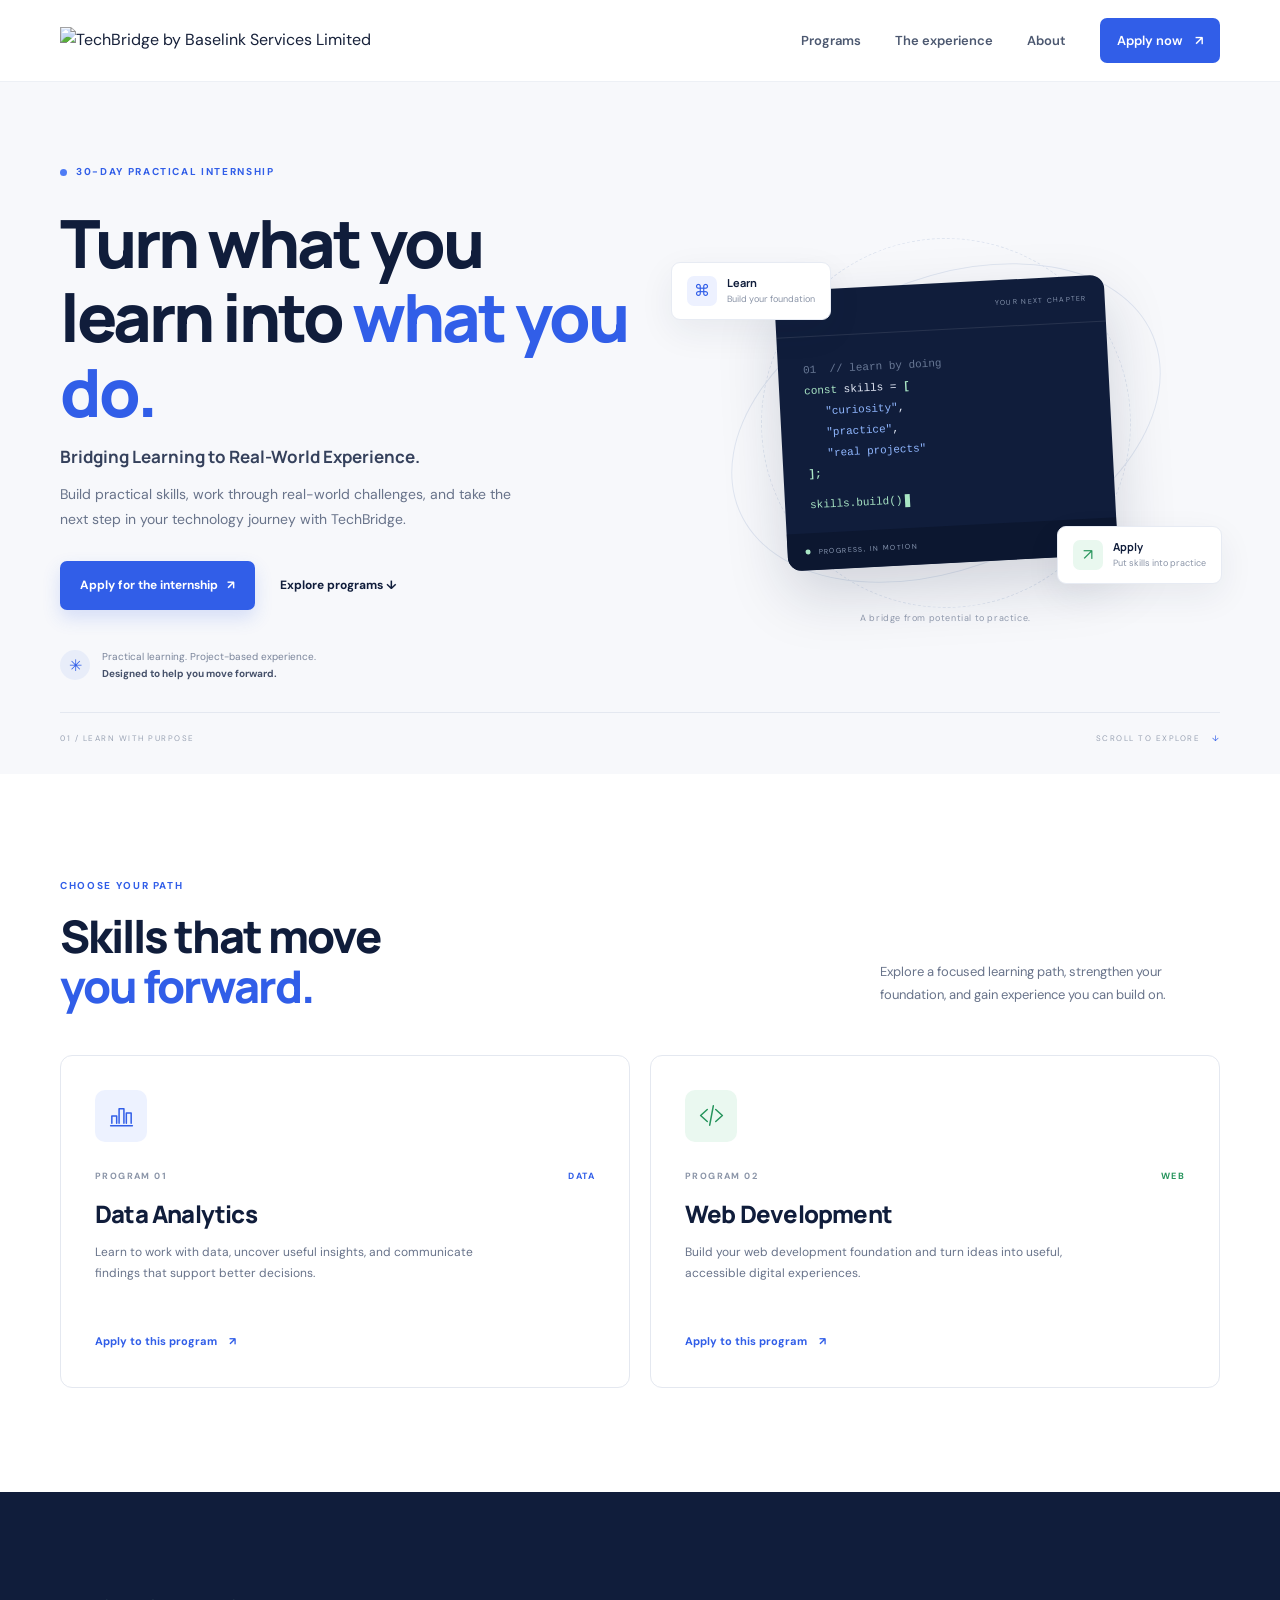
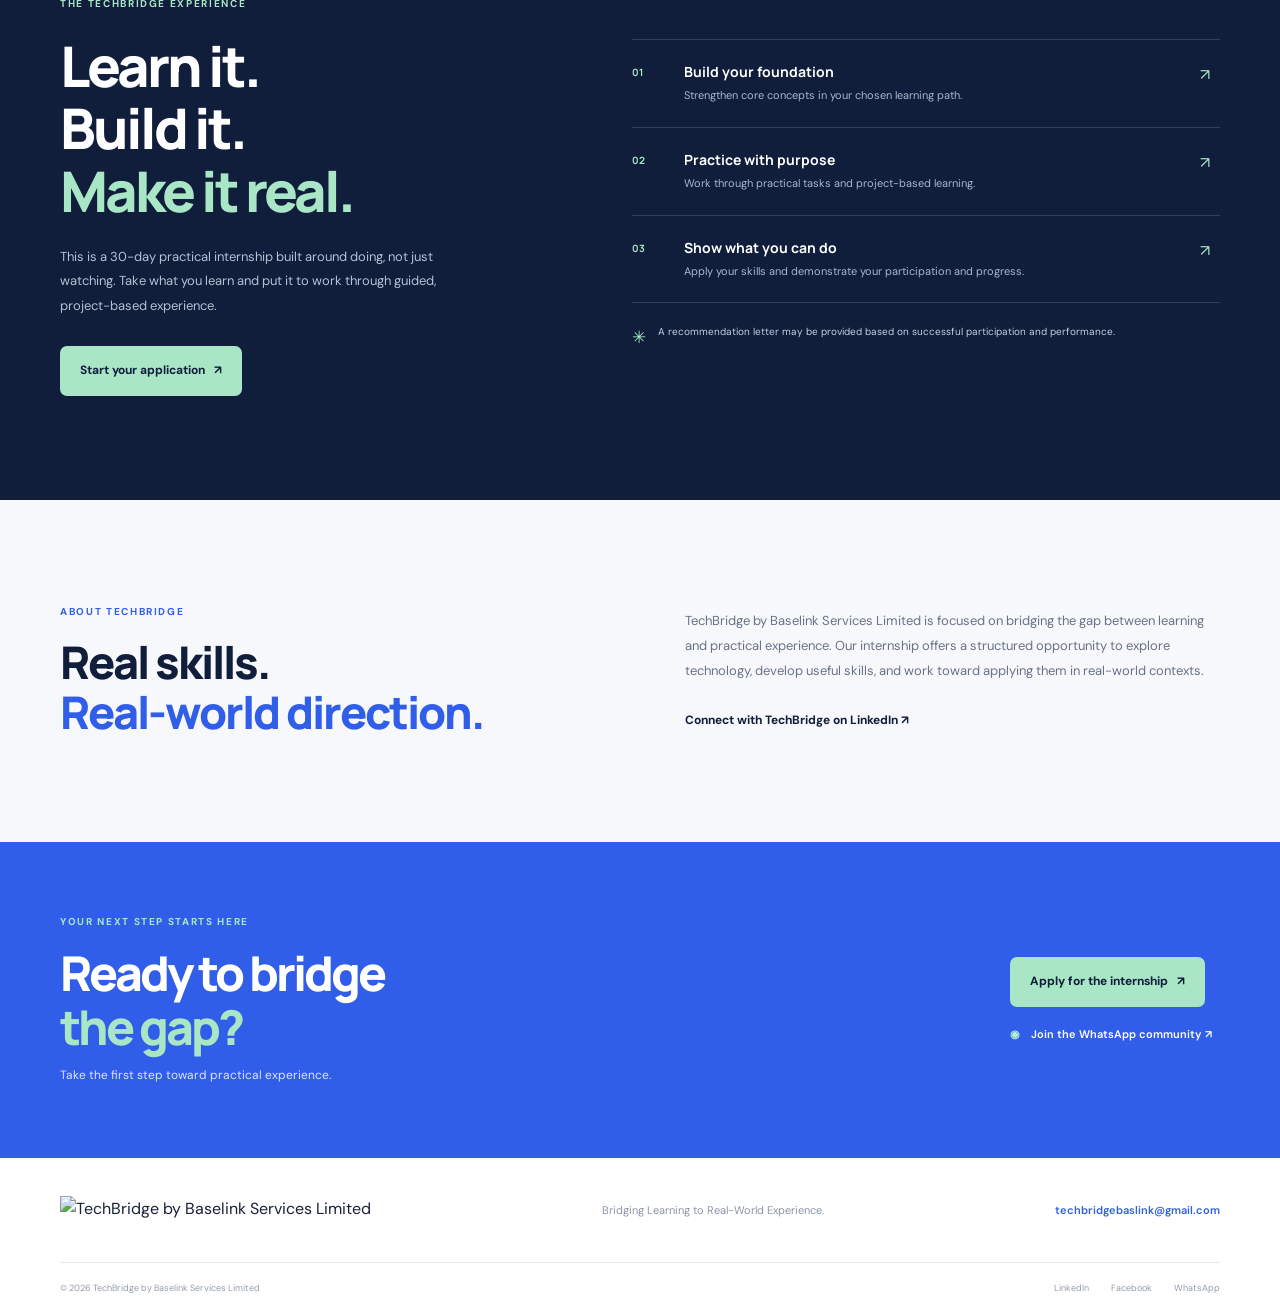
==== index.html @ 272e49a4 "Replace text branding with supplied TechBridge logo" ====
<!doctype html>
<html lang="en">
<head>
  <meta charset="utf-8">
  <meta name="viewport" content="width=device-width, initial-scale=1">
  <meta name="theme-color" content="#101d3b">
  <meta name="description" content="TechBridge by Baselink Services Limited bridges learning to real-world experience through practical Data Analytics and Web Development training.">
  <title>TechBridge | Bridging Learning to Real-World Experience</title>
  <link rel="preconnect" href="https://fonts.googleapis.com">
  <link rel="preconnect" href="https://fonts.gstatic.com" crossorigin>
  <link href="https://fonts.googleapis.com/css2?family=DM+Sans:wght@400;500;600;700&family=Manrope:wght@400;500;600;700;800&display=swap" rel="stylesheet">
  <link rel="stylesheet" href="style.css">
</head>
<body>
  <a class="skip-link" href="#main">Skip to content</a>
  <header class="site-header">
    <div class="container nav-wrap">
      <a class="brand" href="#top" aria-label="TechBridge home">
        <img class="brand-logo" src="https://drive.google.com/uc?export=view&id=17uLdizc5GVOQVG60v_au8JqIRIWO_llk" alt="TechBridge by Baselink Services Limited">
      </a>
      <nav class="main-nav" aria-label="Main navigation">
        <a href="#programs">Programs</a><a href="#experience">The experience</a><a href="#about">About</a>
        <a class="nav-cta" href="https://forms.gle/8EbdSy5ttGfLZfjv5" target="_blank" rel="noopener">Apply now <span aria-hidden="true">↗</span></a>
      </nav>
      <button class="menu-toggle" aria-label="Toggle navigation" aria-expanded="false"><span></span><span></span></button>
    </div>
  </header>

  <main id="main">
    <section class="hero section" id="top">
      <div class="container hero-grid">
        <div class="hero-copy">
          <div class="eyebrow"><span class="eyebrow-dot"></span> 30-DAY PRACTICAL INTERNSHIP</div>
          <h1>Turn what you<br>learn into <em>what you do.</em></h1>
          <p class="hero-lede">Bridging Learning to Real-World Experience.</p>
          <p class="hero-description">Build practical skills, work through real-world challenges, and take the next step in your technology journey with TechBridge.</p>
          <div class="hero-actions">
            <a class="button button-primary" href="https://forms.gle/8EbdSy5ttGfLZfjv5" target="_blank" rel="noopener">Apply for the internship <span aria-hidden="true">↗</span></a>
            <a class="text-link" href="#programs">Explore programs <span aria-hidden="true">↓</span></a>
          </div>
          <div class="hero-note"><span class="note-icon">✳</span><span>Practical learning. Project-based experience.<br><strong>Designed to help you move forward.</strong></span></div>
        </div>
        <div class="hero-art" aria-label="Illustration representing practical technology learning">
          <div class="art-orbit orbit-one"></div><div class="art-orbit orbit-two"></div>
          <div class="art-card card-main">
            <div class="card-top"><span class="window-dots"><i></i><i></i><i></i></span><span class="code-label">YOUR NEXT CHAPTER</span></div>
            <div class="code-lines"><span class="line muted">01&nbsp; // learn by doing</span><span class="line"><b>const</b> skills = <strong>[</strong></span><span class="line indent"><span class="blue">"curiosity"</span>,</span><span class="line indent"><span class="blue">"practice"</span>,</span><span class="line indent"><span class="blue">"real projects"</span></span><span class="line"><strong>];</strong></span><span class="line spacer-line"></span><span class="line"><b>skills</b><span class="green">.build()</span><span class="cursor"></span></span></div>
            <div class="card-footer"><span class="status-dot"></span> PROGRESS, IN MOTION</div>
          </div>
          <div class="floating-tag tag-top"><span class="tag-icon">⌘</span><span><strong>Learn</strong><small>Build your foundation</small></span></div>
          <div class="floating-tag tag-bottom"><span class="tag-icon tag-icon-green">↗</span><span><strong>Apply</strong><small>Put skills into practice</small></span></div>
          <div class="art-caption">A bridge from potential to practice.</div>
        </div>
      </div>
      <div class="container hero-bottom"><span>01 / LEARN WITH PURPOSE</span><span class="scroll-cue">SCROLL TO EXPLORE <span aria-hidden="true">↓</span></span></div>
    </section>

    <section class="programs section" id="programs">
      <div class="container">
        <div class="section-heading">
          <div><div class="eyebrow">CHOOSE YOUR PATH</div><h2>Skills that move<br><em>you forward.</em></h2></div>
          <p>Explore a focused learning path, strengthen your foundation, and gain experience you can build on.</p>
        </div>
        <div class="program-grid">
          <article class="program-card analytics">
            <div class="program-icon" aria-hidden="true"><svg viewBox="0 0 48 48"><path d="M8 37V25h8v12M20 37V13h8v24M32 37V20h8v17" /><path d="M6 41h36" /></svg></div>
            <div class="program-meta">PROGRAM 01 <span>DATA</span></div>
            <h3>Data Analytics</h3>
            <p>Learn to work with data, uncover useful insights, and communicate findings that support better decisions.</p>
            <a href="https://forms.gle/8EbdSy5ttGfLZfjv5" target="_blank" rel="noopener" class="card-link">Apply to this program <span aria-hidden="true">↗</span></a>
          </article>
          <article class="program-card development">
            <div class="program-icon" aria-hidden="true"><svg viewBox="0 0 48 48"><path d="m17 14-11 10 11 10M31 14l11 10-11 10M27 8l-6 32" /></svg></div>
            <div class="program-meta">PROGRAM 02 <span>WEB</span></div>
            <h3>Web Development</h3>
            <p>Build your web development foundation and turn ideas into useful, accessible digital experiences.</p>
            <a href="https://forms.gle/8EbdSy5ttGfLZfjv5" target="_blank" rel="noopener" class="card-link">Apply to this program <span aria-hidden="true">↗</span></a>
          </article>
        </div>
      </div>
    </section>

    <section class="experience section" id="experience">
      <div class="container experience-grid">
        <div class="experience-copy"><div class="eyebrow eyebrow-light">THE TECHBRIDGE EXPERIENCE</div><h2>Learn it.<br>Build it.<br><em>Make it real.</em></h2><p>This is a 30-day practical internship built around doing, not just watching. Take what you learn and put it to work through guided, project-based experience.</p><a class="button button-light" href="https://forms.gle/8EbdSy5ttGfLZfjv5" target="_blank" rel="noopener">Start your application <span aria-hidden="true">↗</span></a></div>
        <div class="experience-steps">
          <div class="step"><span class="step-number">01</span><div><h3>Build your foundation</h3><p>Strengthen core concepts in your chosen learning path.</p></div><span class="step-symbol">↗</span></div>
          <div class="step"><span class="step-number">02</span><div><h3>Practice with purpose</h3><p>Work through practical tasks and project-based learning.</p></div><span class="step-symbol">↗</span></div>
          <div class="step"><span class="step-number">03</span><div><h3>Show what you can do</h3><p>Apply your skills and demonstrate your participation and progress.</p></div><span class="step-symbol">↗</span></div>
          <div class="outcome-note"><span>✳</span> A recommendation letter may be provided based on successful participation and performance.</div>
        </div>
      </div>
    </section>

    <section class="about section" id="about">
      <div class="container about-grid">
        <div><div class="eyebrow">ABOUT TECHBRIDGE</div><h2>Real skills.<br><em>Real-world direction.</em></h2></div>
        <div class="about-copy"><p>TechBridge by Baselink Services Limited is focused on bridging the gap between learning and practical experience. Our internship offers a structured opportunity to explore technology, develop useful skills, and work toward applying them in real-world contexts.</p><a class="text-link" href="https://www.linkedin.com/company/techbridge-services/" target="_blank" rel="noopener">Connect with TechBridge on LinkedIn <span aria-hidden="true">↗</span></a></div>
      </div>
    </section>

    <section class="cta-section">
      <div class="container cta-inner"><div><div class="eyebrow eyebrow-light">YOUR NEXT STEP STARTS HERE</div><h2>Ready to bridge<br><em>the gap?</em></h2><p>Take the first step toward practical experience.</p></div><div class="cta-actions"><a class="button button-light" href="https://forms.gle/8EbdSy5ttGfLZfjv5" target="_blank" rel="noopener">Apply for the internship <span aria-hidden="true">↗</span></a><a class="community-link" href="https://chat.whatsapp.com/FqpBvYS4oaK32cXDxc8JIS" target="_blank" rel="noopener"><span class="whatsapp-icon">◉</span> Join the WhatsApp community <span aria-hidden="true">↗</span></a></div></div>
    </section>
  </main>

  <footer class="site-footer">
    <div class="container footer-top"><a class="brand brand-footer" href="#top"><img class="brand-logo" src="https://drive.google.com/uc?export=view&id=17uLdizc5GVOQVG60v_au8JqIRIWO_llk" alt="TechBridge by Baselink Services Limited"></a><p>Bridging Learning to Real-World Experience.</p><a class="email-link" href="mailto:techbridgebaslink@gmail.com">techbridgebaslink@gmail.com</a></div>
    <div class="container footer-bottom"><span>© <span id="year">2026</span> TechBridge by Baselink Services Limited</span><div class="social-links"><a href="https://www.linkedin.com/company/techbridge-services/" target="_blank" rel="noopener">LinkedIn</a><a href="https://www.facebook.com/p/Baselink-Services-100066771475783/" target="_blank" rel="noopener">Facebook</a><a href="https://chat.whatsapp.com/FqpBvYS4oaK32cXDxc8JIS" target="_blank" rel="noopener">WhatsApp</a></div></div>
  </footer>
  <script>
    const toggle = document.querySelector('.menu-toggle');
    const nav = document.querySelector('.main-nav');
    toggle.addEventListener('click', () => {
      const expanded = toggle.getAttribute('aria-expanded') === 'true';
      toggle.setAttribute('aria-expanded', String(!expanded));
      nav.classList.toggle('is-open', !expanded);
    });
    nav.querySelectorAll('a').forEach(link => link.addEventListener('click', () => {
      nav.classList.remove('is-open');
      toggle.setAttribute('aria-expanded', 'false');
    }));
  </script>
</body>
</html>
---- style.css ----
:root{--navy:#101d3b;--navy-2:#17294c;--blue:#315ee8;--ink:#17213a;--muted:#68738a;--paper:#f7f8fb;--line:#e4e8f0;--green:#a9e6c5;--white:#fff}*{box-sizing:border-box}html{scroll-behavior:smooth;scroll-padding-top:90px}body{margin:0;color:var(--ink);font-family:"DM Sans",sans-serif;background:#fff;line-height:1.65}a{color:inherit;text-decoration:none}.container{width:min(1160px,calc(100% - 48px));margin-inline:auto}.section{padding:104px 0}.site-header{height:82px;background:#fff;border-bottom:1px solid #edf0f5;position:sticky;top:0;z-index:20}.nav-wrap{height:100%;display:flex;align-items:center;justify-content:space-between}.brand{display:flex;align-items:center;gap:11px}.brand-mark{width:35px;height:35px;display:flex;align-items:flex-end;gap:4px;padding:6px;border-radius:9px;background:var(--navy)}.brand-mark span{display:block;width:5px;border-radius:2px;background:#9ee5c0}.brand-mark span:nth-child(1){height:12px}.brand-mark span:nth-child(2){height:19px}.brand-mark span:nth-child(3){height:14px}.brand-name{font:800 19px Manrope,sans-serif;letter-spacing:-.8px;line-height:1;color:var(--navy)}.brand-name>span{color:var(--blue)}.brand-name small{display:block;font:600 7px "DM Sans",sans-serif;letter-spacing:1.1px;margin-top:6px;color:#7a8497}.main-nav{display:flex;align-items:center;gap:34px;font-size:13px;font-weight:600;color:#4c5870}.main-nav>a:not(.nav-cta):hover,.text-link:hover{color:var(--blue)}.nav-cta{padding:12px 17px;background:var(--blue);color:#fff;border-radius:7px}.nav-cta span,.button span{margin-left:9px}.menu-toggle{display:none;border:0;background:none;padding:8px}.menu-toggle span{display:block;width:22px;height:2px;background:var(--navy);margin:5px}.hero{background:var(--paper);padding:82px 0 28px;overflow:hidden}.hero-grid{display:grid;grid-template-columns:1.02fr .98fr;gap:40px;align-items:center;min-height:490px}.eyebrow{font-size:10px;font-weight:700;letter-spacing:1.65px;color:var(--blue);display:flex;align-items:center;gap:9px}.eyebrow-dot{width:7px;height:7px;border-radius:50%;background:#4e7cf5}.hero h1,.section-heading h2,.experience h2,.about h2,.cta-inner h2{font:800 clamp(42px,5.2vw,68px)/1.12 Manrope,sans-serif;letter-spacing:-3px;margin:25px 0 16px;color:var(--navy)}h1 em,h2 em{font-style:normal;color:var(--blue)}.hero-lede{font:700 17px Manrope,sans-serif;margin:0 0 12px;color:#35415c}.hero-description{font-size:14px;line-height:1.8;color:var(--muted);max-width:460px}.hero-actions{display:flex;align-items:center;gap:25px;margin-top:28px}.button{display:inline-flex;align-items:center;justify-content:center;padding:15px 20px;border-radius:7px;font-size:12px;font-weight:700;transition:transform .2s,background .2s}.button:hover{transform:translateY(-2px)}.button-primary{background:var(--blue);color:#fff;box-shadow:0 8px 18px #315ee82b}.text-link{font-size:12px;font-weight:700;color:var(--navy)}.hero-note{display:flex;align-items:center;gap:12px;margin-top:38px;color:#79849a;font-size:10px;line-height:1.7}.hero-note strong{color:#46516a}.note-icon{display:grid;place-items:center;width:30px;height:30px;border-radius:50%;background:#e8edf9;color:var(--blue);font-size:16px}.hero-art{height:420px;position:relative;display:grid;place-items:center}.art-orbit{position:absolute;border:1px solid #dfe5f0;border-radius:50%;transform:rotate(-23deg)}.orbit-one{width:450px;height:290px}.orbit-two{width:370px;height:370px;border-style:dashed}.card-main{width:min(330px,78%);height:280px;background:var(--navy);border-radius:14px;box-shadow:0 24px 60px #101d3b2b;position:relative;z-index:1;color:#fff;overflow:hidden;transform:rotate(-3deg)}.card-top{height:47px;border-bottom:1px solid #ffffff19;display:flex;align-items:center;justify-content:space-between;padding:0 18px}.window-dots{display:flex;gap:4px}.window-dots i{width:5px;height:5px;border-radius:50%;background:#52617c}.window-dots i:first-child{background:#f3a58c}.code-label{font-size:7px;letter-spacing:1.3px;color:#8593ad}.code-lines{padding:23px 25px;font:11px/1.9 monospace;color:#e4eaf7}.line{display:block}.line b{color:#a9e6c5;font-weight:500}.line strong{color:#a9e6c5}.line .blue{color:#90b7ff}.line .green{color:#a9e6c5}.muted{color:#687895}.indent{padding-left:20px}.spacer-line{height:10px}.cursor{display:inline-block;width:5px;height:13px;background:#a9e6c5;vertical-align:middle;margin-left:3px}.card-footer{position:absolute;bottom:0;width:100%;height:37px;background:#0c1730;display:flex;align-items:center;padding:0 18px;gap:8px;font-size:7px;letter-spacing:1.4px;color:#8b9ab4}.status-dot{width:5px;height:5px;border-radius:50%;background:#a9e6c5}.floating-tag{position:absolute;z-index:2;display:flex;align-items:center;gap:10px;padding:12px 15px;background:#fff;border:1px solid #e7ebf3;border-radius:9px;box-shadow:0 12px 35px #1a2c4c12}.floating-tag strong{display:block;font:700 11px Manrope;color:var(--navy)}.floating-tag small{display:block;font-size:9px;color:#8a94a7;margin-top:2px}.tag-icon{display:grid;place-items:center;width:30px;height:30px;border-radius:7px;background:#edf1ff;color:var(--blue);font-size:16px}.tag-icon-green{background:#e9f8ef;color:#29965d}.tag-top{top:49px;left:0}.tag-bottom{bottom:49px;right:-2px}.art-caption{position:absolute;bottom:7px;left:50%;transform:translateX(-50%);white-space:nowrap;font-size:9px;letter-spacing:.6px;color:#929caf}.hero-bottom{display:flex;justify-content:space-between;margin-top:30px;padding-top:19px;border-top:1px solid #e4e8f0;font-size:8px;letter-spacing:1.5px;color:#9aa3b4}.scroll-cue span{margin-left:8px;color:var(--blue)}.programs{background:#fff}.section-heading{display:flex;justify-content:space-between;align-items:flex-end;margin-bottom:43px}.section-heading h2,.about h2{font-size:45px;letter-spacing:-2px;margin:17px 0 0}.section-heading>p{max-width:340px;color:var(--muted);font-size:13px;line-height:1.8;margin:0 0 5px}.program-grid{display:grid;grid-template-columns:1fr 1fr;gap:20px}.program-card{padding:34px;border:1px solid var(--line);border-radius:12px;transition:transform .2s,box-shadow .2s}.program-card:hover{transform:translateY(-4px);box-shadow:0 15px 35px #1b2b4b0b}.program-icon{width:52px;height:52px;display:grid;place-items:center;border-radius:10px;background:#edf2ff;margin-bottom:27px}.development .program-icon{background:#eaf8f0}.program-icon svg{width:29px;height:29px;fill:none;stroke:#315ee8;stroke-width:2.5;stroke-linecap:round;stroke-linejoin:round}.development .program-icon svg{stroke:#26945c}.program-meta{font-size:9px;font-weight:700;letter-spacing:1.4px;color:#8b95a8;display:flex;justify-content:space-between}.program-meta span{color:#315ee8}.development .program-meta span{color:#26945c}.program-card h3{font:800 24px Manrope;letter-spacing:-.8px;margin:13px 0 10px;color:var(--navy)}.program-card p{font-size:12px;color:var(--muted);line-height:1.8;max-width:390px;min-height:65px}.card-link{display:inline-block;font-size:11px;font-weight:700;color:var(--blue);margin-top:13px}.card-link span{margin-left:9px}.experience{background:var(--navy);color:#fff}.experience-grid{display:grid;grid-template-columns:.9fr 1.1fr;gap:90px;align-items:center}.eyebrow-light{color:#a9e6c5}.experience h2,.cta-inner h2{color:#fff;font-size:56px;margin:22px 0}.experience h2 em,.cta-inner h2 em{color:#a9e6c5}.experience-copy>p{font-size:13px;line-height:1.9;color:#b5c0d3;max-width:400px;margin-bottom:27px}.button-light{background:#a9e6c5;color:var(--navy)}.experience-steps{border-top:1px solid #ffffff24}.step{display:grid;grid-template-columns:38px 1fr 20px;gap:14px;padding:22px 0;border-bottom:1px solid #ffffff24;align-items:start}.step-number{font:700 10px Manrope;color:#a9e6c5;padding-top:3px}.step h3{font:700 14px Manrope;margin:0 0 5px}.step p{font-size:11px;color:#aab6ca;margin:0;line-height:1.7}.step-symbol{color:#a9e6c5}.outcome-note{display:flex;gap:12px;margin-top:20px;font-size:10px;line-height:1.7;color:#c5d0e0}.outcome-note span{color:#a9e6c5;font-size:17px}.about{background:#f7f8fb}.about-grid{display:grid;grid-template-columns:1fr 1fr;gap:90px;align-items:center}.about-copy p{font-size:13px;line-height:1.9;color:var(--muted);margin:0 0 22px}.cta-section{background:#315ee8;padding:72px 0}.cta-inner{display:flex;justify-content:space-between;align-items:center}.cta-inner h2{font-size:48px;margin:16px 0 12px}.cta-inner p{font-size:12px;color:#dce5ff;margin:0}.cta-actions{display:flex;flex-direction:column;align-items:flex-start;gap:18px}.community-link{font-size:11px;color:#fff;font-weight:600}.community-link span{margin-right:8px}.whatsapp-icon{color:#b4f0ce}.site-footer{background:#fff}.footer-top{display:flex;align-items:center;justify-content:space-between;padding:32px 0}.footer-top>p{font-size:11px;color:#8a94a7}.email-link{font-size:11px;font-weight:600;color:var(--blue)}.footer-bottom{display:flex;justify-content:space-between;padding:18px 0;border-top:1px solid var(--line);font-size:9px;color:#929bad}.social-links{display:flex;gap:22px}.social-links a:hover{color:var(--blue)}.skip-link{position:absolute;top:-50px;left:10px;background:#fff;padding:10px;z-index:50}.skip-link:focus{top:10px}@media(max-width:900px){.hero-grid{gap:15px}.hero h1{font-size:52px}.hero-art{transform:scale(.9)}.experience-grid,.about-grid{gap:45px}.main-nav{gap:20px}}@media(max-width:700px){.container{width:min(100% - 36px,560px)}.site-header{height:70px}.menu-toggle{display:block}.main-nav{display:none;position:absolute;top:69px;left:0;right:0;padding:22px 24px 25px;background:#fff;border-bottom:1px solid var(--line);box-shadow:0 15px 25px #10203b0d;flex-direction:column;align-items:stretch;gap:19px}.main-nav.is-open{display:flex}.nav-cta{text-align:center}.hero{padding:60px 0 24px}.hero-grid{grid-template-columns:1fr;gap:0}.hero-copy{position:relative;z-index:2}.hero h1{font-size:clamp(43px,11vw,58px);letter-spacing:-2.5px}.hero-lede{font-size:15px}.hero-description{font-size:13px}.hero-art{height:340px;margin-top:10px;transform:none}.card-main{width:280px;height:250px}.code-lines{padding:17px 20px}.tag-top{top:28px;left:-3px}.tag-bottom{bottom:30px;right:-4px}.orbit-one{width:340px;height:230px}.orbit-two{width:290px;height:290px}.hero-bottom{margin-top:16px;font-size:7px}.section{padding:72px 0}.section-heading{display:block;margin-bottom:28px}.section-heading h2,.about h2{font-size:38px}.section-heading>p{margin-top:18px}.program-grid{grid-template-columns:1fr;gap:14px}.program-card{padding:27px}.program-card p{min-height:0}.experience-grid,.about-grid{grid-template-columns:1fr;gap:38px}.experience h2{font-size:48px}.cta-section{padding:58px 0}.cta-inner{display:block}.cta-inner h2{font-size:43px}.cta-actions{margin-top:27px}.footer-top{align-items:flex-start;flex-direction:column;gap:13px}.footer-top>p{margin:0}.footer-bottom{gap:15px;flex-direction:column}.social-links{gap:18px}}@media(prefers-reduced-motion:reduce){html{scroll-behavior:auto}*,*::before,*::after{transition:none!important}}
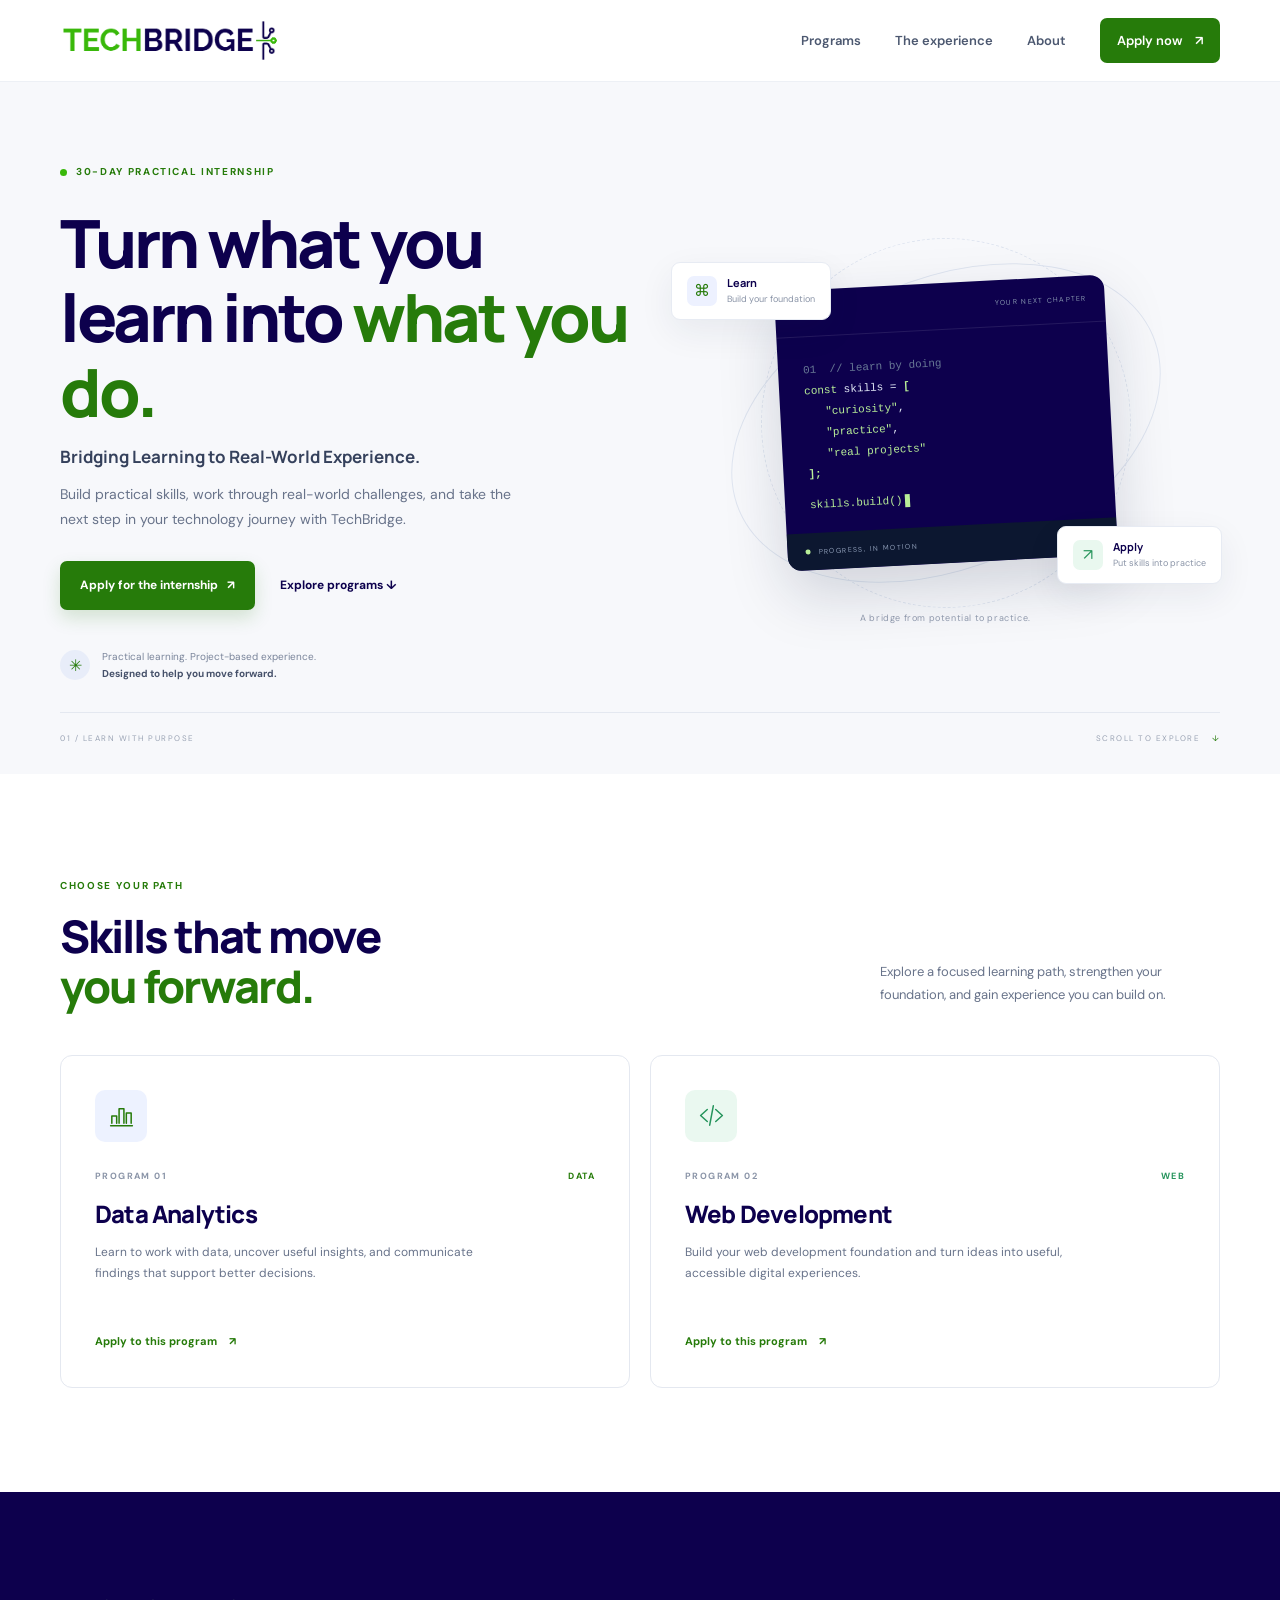
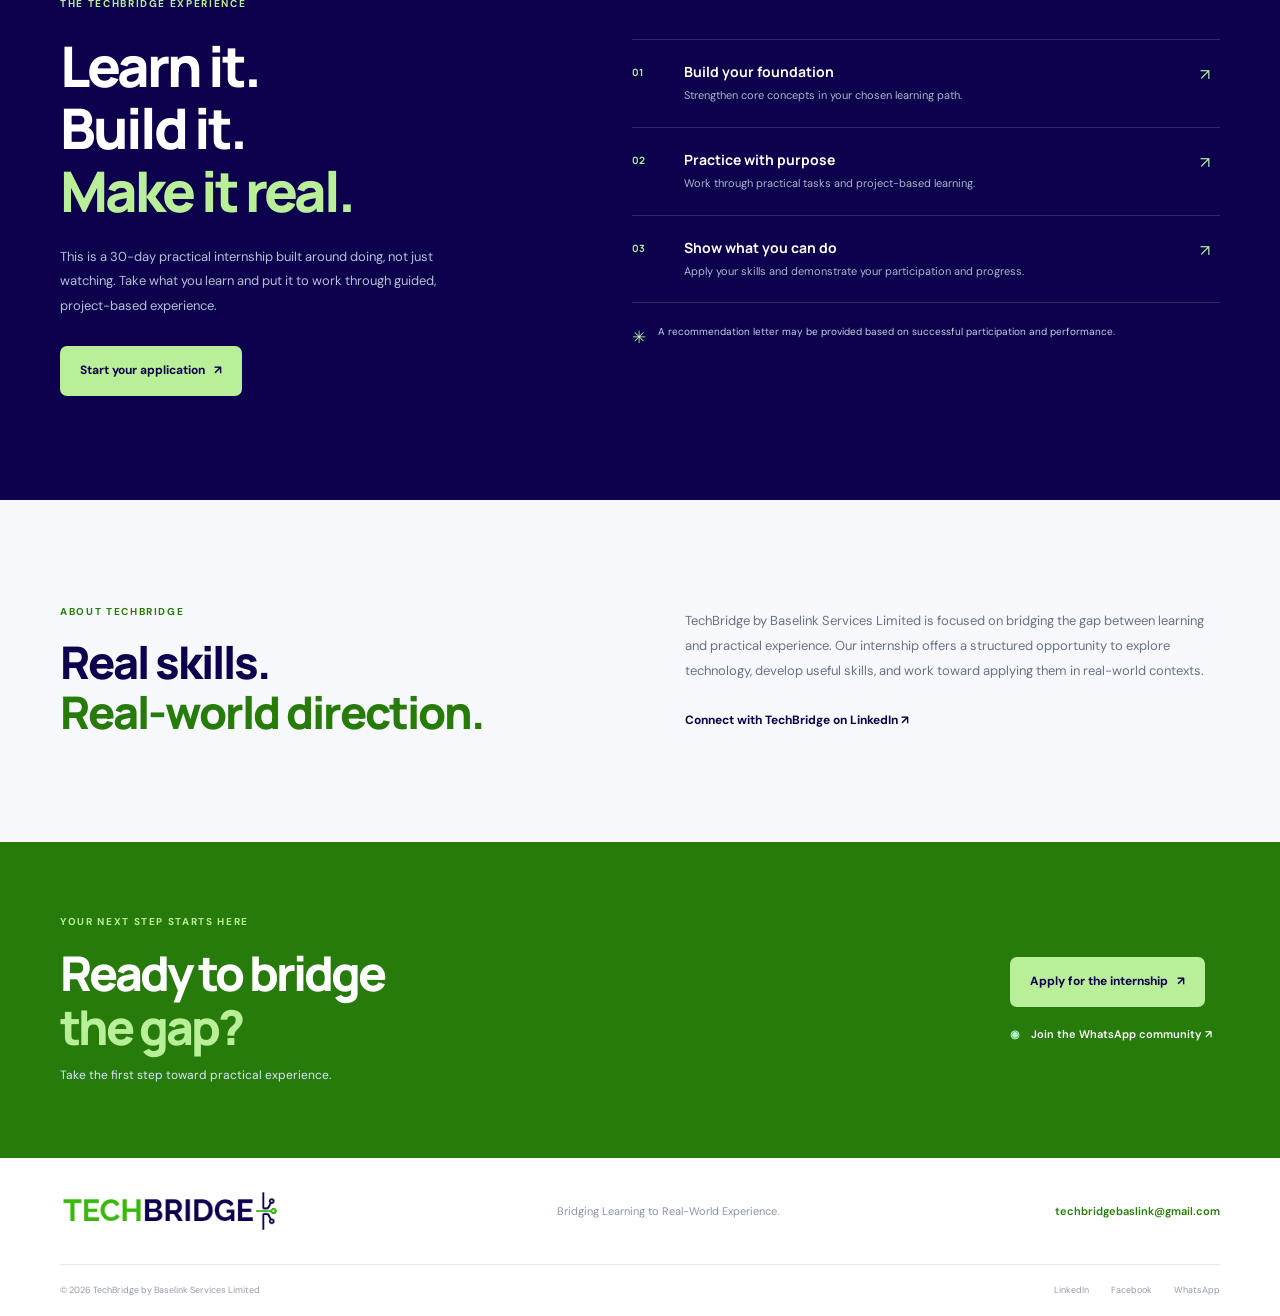
==== commit 517b1b2c: "Serve optimized TechBridge logo locally" ====
--- a/index.html
+++ b/index.html
@@ -16,7 +16,7 @@
   <header class="site-header">
     <div class="container nav-wrap">
       <a class="brand" href="#top" aria-label="TechBridge home">
-        <img class="brand-logo" src="https://drive.google.com/uc?export=view&id=17uLdizc5GVOQVG60v_au8JqIRIWO_llk" alt="TechBridge by Baselink Services Limited">
+        <img class="brand-logo" src="assets/techbridge-logo.png" width="554" height="107" alt="" decoding="async" loading="eager" fetchpriority="high">
       </a>
       <nav class="main-nav" aria-label="Main navigation">
         <a href="#programs">Programs</a><a href="#experience">The experience</a><a href="#about">About</a>
@@ -105,7 +105,7 @@
   </main>
 
   <footer class="site-footer">
-    <div class="container footer-top"><a class="brand brand-footer" href="#top"><img class="brand-logo" src="https://drive.google.com/uc?export=view&id=17uLdizc5GVOQVG60v_au8JqIRIWO_llk" alt="TechBridge by Baselink Services Limited"></a><p>Bridging Learning to Real-World Experience.</p><a class="email-link" href="mailto:techbridgebaslink@gmail.com">techbridgebaslink@gmail.com</a></div>
+    <div class="container footer-top"><a class="brand brand-footer" href="#top" aria-label="TechBridge home"><img class="brand-logo" src="assets/techbridge-logo.png" width="554" height="107" alt="" decoding="async" loading="lazy"></a><p>Bridging Learning to Real-World Experience.</p><a class="email-link" href="mailto:techbridgebaslink@gmail.com">techbridgebaslink@gmail.com</a></div>
     <div class="container footer-bottom"><span>© <span id="year">2026</span> TechBridge by Baselink Services Limited</span><div class="social-links"><a href="https://www.linkedin.com/company/techbridge-services/" target="_blank" rel="noopener">LinkedIn</a><a href="https://www.facebook.com/p/Baselink-Services-100066771475783/" target="_blank" rel="noopener">Facebook</a><a href="https://chat.whatsapp.com/FqpBvYS4oaK32cXDxc8JIS" target="_blank" rel="noopener">WhatsApp</a></div></div>
   </footer>
   <script>
--- a/style.css
+++ b/style.css
@@ -1 +1,3 @@
-:root{--navy:#101d3b;--navy-2:#17294c;--blue:#315ee8;--ink:#17213a;--muted:#68738a;--paper:#f7f8fb;--line:#e4e8f0;--green:#a9e6c5;--white:#fff}*{box-sizing:border-box}html{scroll-behavior:smooth;scroll-padding-top:90px}body{margin:0;color:var(--ink);font-family:"DM Sans",sans-serif;background:#fff;line-height:1.65}a{color:inherit;text-decoration:none}.container{width:min(1160px,calc(100% - 48px));margin-inline:auto}.section{padding:104px 0}.site-header{height:82px;background:#fff;border-bottom:1px solid #edf0f5;position:sticky;top:0;z-index:20}.nav-wrap{height:100%;display:flex;align-items:center;justify-content:space-between}.brand{display:flex;align-items:center;gap:11px}.brand-mark{width:35px;height:35px;display:flex;align-items:flex-end;gap:4px;padding:6px;border-radius:9px;background:var(--navy)}.brand-mark span{display:block;width:5px;border-radius:2px;background:#9ee5c0}.brand-mark span:nth-child(1){height:12px}.brand-mark span:nth-child(2){height:19px}.brand-mark span:nth-child(3){height:14px}.brand-name{font:800 19px Manrope,sans-serif;letter-spacing:-.8px;line-height:1;color:var(--navy)}.brand-name>span{color:var(--blue)}.brand-name small{display:block;font:600 7px "DM Sans",sans-serif;letter-spacing:1.1px;margin-top:6px;color:#7a8497}.main-nav{display:flex;align-items:center;gap:34px;font-size:13px;font-weight:600;color:#4c5870}.main-nav>a:not(.nav-cta):hover,.text-link:hover{color:var(--blue)}.nav-cta{padding:12px 17px;background:var(--blue);color:#fff;border-radius:7px}.nav-cta span,.button span{margin-left:9px}.menu-toggle{display:none;border:0;background:none;padding:8px}.menu-toggle span{display:block;width:22px;height:2px;background:var(--navy);margin:5px}.hero{background:var(--paper);padding:82px 0 28px;overflow:hidden}.hero-grid{display:grid;grid-template-columns:1.02fr .98fr;gap:40px;align-items:center;min-height:490px}.eyebrow{font-size:10px;font-weight:700;letter-spacing:1.65px;color:var(--blue);display:flex;align-items:center;gap:9px}.eyebrow-dot{width:7px;height:7px;border-radius:50%;background:#4e7cf5}.hero h1,.section-heading h2,.experience h2,.about h2,.cta-inner h2{font:800 clamp(42px,5.2vw,68px)/1.12 Manrope,sans-serif;letter-spacing:-3px;margin:25px 0 16px;color:var(--navy)}h1 em,h2 em{font-style:normal;color:var(--blue)}.hero-lede{font:700 17px Manrope,sans-serif;margin:0 0 12px;color:#35415c}.hero-description{font-size:14px;line-height:1.8;color:var(--muted);max-width:460px}.hero-actions{display:flex;align-items:center;gap:25px;margin-top:28px}.button{display:inline-flex;align-items:center;justify-content:center;padding:15px 20px;border-radius:7px;font-size:12px;font-weight:700;transition:transform .2s,background .2s}.button:hover{transform:translateY(-2px)}.button-primary{background:var(--blue);color:#fff;box-shadow:0 8px 18px #315ee82b}.text-link{font-size:12px;font-weight:700;color:var(--navy)}.hero-note{display:flex;align-items:center;gap:12px;margin-top:38px;color:#79849a;font-size:10px;line-height:1.7}.hero-note strong{color:#46516a}.note-icon{display:grid;place-items:center;width:30px;height:30px;border-radius:50%;background:#e8edf9;color:var(--blue);font-size:16px}.hero-art{height:420px;position:relative;display:grid;place-items:center}.art-orbit{position:absolute;border:1px solid #dfe5f0;border-radius:50%;transform:rotate(-23deg)}.orbit-one{width:450px;height:290px}.orbit-two{width:370px;height:370px;border-style:dashed}.card-main{width:min(330px,78%);height:280px;background:var(--navy);border-radius:14px;box-shadow:0 24px 60px #101d3b2b;position:relative;z-index:1;color:#fff;overflow:hidden;transform:rotate(-3deg)}.card-top{height:47px;border-bottom:1px solid #ffffff19;display:flex;align-items:center;justify-content:space-between;padding:0 18px}.window-dots{display:flex;gap:4px}.window-dots i{width:5px;height:5px;border-radius:50%;background:#52617c}.window-dots i:first-child{background:#f3a58c}.code-label{font-size:7px;letter-spacing:1.3px;color:#8593ad}.code-lines{padding:23px 25px;font:11px/1.9 monospace;color:#e4eaf7}.line{display:block}.line b{color:#a9e6c5;font-weight:500}.line strong{color:#a9e6c5}.line .blue{color:#90b7ff}.line .green{color:#a9e6c5}.muted{color:#687895}.indent{padding-left:20px}.spacer-line{height:10px}.cursor{display:inline-block;width:5px;height:13px;background:#a9e6c5;vertical-align:middle;margin-left:3px}.card-footer{position:absolute;bottom:0;width:100%;height:37px;background:#0c1730;display:flex;align-items:center;padding:0 18px;gap:8px;font-size:7px;letter-spacing:1.4px;color:#8b9ab4}.status-dot{width:5px;height:5px;border-radius:50%;background:#a9e6c5}.floating-tag{position:absolute;z-index:2;display:flex;align-items:center;gap:10px;padding:12px 15px;background:#fff;border:1px solid #e7ebf3;border-radius:9px;box-shadow:0 12px 35px #1a2c4c12}.floating-tag strong{display:block;font:700 11px Manrope;color:var(--navy)}.floating-tag small{display:block;font-size:9px;color:#8a94a7;margin-top:2px}.tag-icon{display:grid;place-items:center;width:30px;height:30px;border-radius:7px;background:#edf1ff;color:var(--blue);font-size:16px}.tag-icon-green{background:#e9f8ef;color:#29965d}.tag-top{top:49px;left:0}.tag-bottom{bottom:49px;right:-2px}.art-caption{position:absolute;bottom:7px;left:50%;transform:translateX(-50%);white-space:nowrap;font-size:9px;letter-spacing:.6px;color:#929caf}.hero-bottom{display:flex;justify-content:space-between;margin-top:30px;padding-top:19px;border-top:1px solid #e4e8f0;font-size:8px;letter-spacing:1.5px;color:#9aa3b4}.scroll-cue span{margin-left:8px;color:var(--blue)}.programs{background:#fff}.section-heading{display:flex;justify-content:space-between;align-items:flex-end;margin-bottom:43px}.section-heading h2,.about h2{font-size:45px;letter-spacing:-2px;margin:17px 0 0}.section-heading>p{max-width:340px;color:var(--muted);font-size:13px;line-height:1.8;margin:0 0 5px}.program-grid{display:grid;grid-template-columns:1fr 1fr;gap:20px}.program-card{padding:34px;border:1px solid var(--line);border-radius:12px;transition:transform .2s,box-shadow .2s}.program-card:hover{transform:translateY(-4px);box-shadow:0 15px 35px #1b2b4b0b}.program-icon{width:52px;height:52px;display:grid;place-items:center;border-radius:10px;background:#edf2ff;margin-bottom:27px}.development .program-icon{background:#eaf8f0}.program-icon svg{width:29px;height:29px;fill:none;stroke:#315ee8;stroke-width:2.5;stroke-linecap:round;stroke-linejoin:round}.development .program-icon svg{stroke:#26945c}.program-meta{font-size:9px;font-weight:700;letter-spacing:1.4px;color:#8b95a8;display:flex;justify-content:space-between}.program-meta span{color:#315ee8}.development .program-meta span{color:#26945c}.program-card h3{font:800 24px Manrope;letter-spacing:-.8px;margin:13px 0 10px;color:var(--navy)}.program-card p{font-size:12px;color:var(--muted);line-height:1.8;max-width:390px;min-height:65px}.card-link{display:inline-block;font-size:11px;font-weight:700;color:var(--blue);margin-top:13px}.card-link span{margin-left:9px}.experience{background:var(--navy);color:#fff}.experience-grid{display:grid;grid-template-columns:.9fr 1.1fr;gap:90px;align-items:center}.eyebrow-light{color:#a9e6c5}.experience h2,.cta-inner h2{color:#fff;font-size:56px;margin:22px 0}.experience h2 em,.cta-inner h2 em{color:#a9e6c5}.experience-copy>p{font-size:13px;line-height:1.9;color:#b5c0d3;max-width:400px;margin-bottom:27px}.button-light{background:#a9e6c5;color:var(--navy)}.experience-steps{border-top:1px solid #ffffff24}.step{display:grid;grid-template-columns:38px 1fr 20px;gap:14px;padding:22px 0;border-bottom:1px solid #ffffff24;align-items:start}.step-number{font:700 10px Manrope;color:#a9e6c5;padding-top:3px}.step h3{font:700 14px Manrope;margin:0 0 5px}.step p{font-size:11px;color:#aab6ca;margin:0;line-height:1.7}.step-symbol{color:#a9e6c5}.outcome-note{display:flex;gap:12px;margin-top:20px;font-size:10px;line-height:1.7;color:#c5d0e0}.outcome-note span{color:#a9e6c5;font-size:17px}.about{background:#f7f8fb}.about-grid{display:grid;grid-template-columns:1fr 1fr;gap:90px;align-items:center}.about-copy p{font-size:13px;line-height:1.9;color:var(--muted);margin:0 0 22px}.cta-section{background:#315ee8;padding:72px 0}.cta-inner{display:flex;justify-content:space-between;align-items:center}.cta-inner h2{font-size:48px;margin:16px 0 12px}.cta-inner p{font-size:12px;color:#dce5ff;margin:0}.cta-actions{display:flex;flex-direction:column;align-items:flex-start;gap:18px}.community-link{font-size:11px;color:#fff;font-weight:600}.community-link span{margin-right:8px}.whatsapp-icon{color:#b4f0ce}.site-footer{background:#fff}.footer-top{display:flex;align-items:center;justify-content:space-between;padding:32px 0}.footer-top>p{font-size:11px;color:#8a94a7}.email-link{font-size:11px;font-weight:600;color:var(--blue)}.footer-bottom{display:flex;justify-content:space-between;padding:18px 0;border-top:1px solid var(--line);font-size:9px;color:#929bad}.social-links{display:flex;gap:22px}.social-links a:hover{color:var(--blue)}.skip-link{position:absolute;top:-50px;left:10px;background:#fff;padding:10px;z-index:50}.skip-link:focus{top:10px}@media(max-width:900px){.hero-grid{gap:15px}.hero h1{font-size:52px}.hero-art{transform:scale(.9)}.experience-grid,.about-grid{gap:45px}.main-nav{gap:20px}}@media(max-width:700px){.container{width:min(100% - 36px,560px)}.site-header{height:70px}.menu-toggle{display:block}.main-nav{display:none;position:absolute;top:69px;left:0;right:0;padding:22px 24px 25px;background:#fff;border-bottom:1px solid var(--line);box-shadow:0 15px 25px #10203b0d;flex-direction:column;align-items:stretch;gap:19px}.main-nav.is-open{display:flex}.nav-cta{text-align:center}.hero{padding:60px 0 24px}.hero-grid{grid-template-columns:1fr;gap:0}.hero-copy{position:relative;z-index:2}.hero h1{font-size:clamp(43px,11vw,58px);letter-spacing:-2.5px}.hero-lede{font-size:15px}.hero-description{font-size:13px}.hero-art{height:340px;margin-top:10px;transform:none}.card-main{width:280px;height:250px}.code-lines{padding:17px 20px}.tag-top{top:28px;left:-3px}.tag-bottom{bottom:30px;right:-4px}.orbit-one{width:340px;height:230px}.orbit-two{width:290px;height:290px}.hero-bottom{margin-top:16px;font-size:7px}.section{padding:72px 0}.section-heading{display:block;margin-bottom:28px}.section-heading h2,.about h2{font-size:38px}.section-heading>p{margin-top:18px}.program-grid{grid-template-columns:1fr;gap:14px}.program-card{padding:27px}.program-card p{min-height:0}.experience-grid,.about-grid{grid-template-columns:1fr;gap:38px}.experience h2{font-size:48px}.cta-section{padding:58px 0}.cta-inner{display:block}.cta-inner h2{font-size:43px}.cta-actions{margin-top:27px}.footer-top{align-items:flex-start;flex-direction:column;gap:13px}.footer-top>p{margin:0}.footer-bottom{gap:15px;flex-direction:column}.social-links{gap:18px}}@media(prefers-reduced-motion:reduce){html{scroll-behavior:auto}*,*::before,*::after{transition:none!important}}+:root{--navy:#0d004d;--navy-2:#160a63;--blue:#267b0a;--ink:#17213a;--muted:#68738a;--paper:#f7f8fb;--line:#e4e8f0;--green:#b9ef98;--white:#fff}*{box-sizing:border-box}html{scroll-behavior:smooth;scroll-padding-top:90px}body{margin:0;color:var(--ink);font-family:"DM Sans",sans-serif;background:#fff;line-height:1.65}a{color:inherit;text-decoration:none}.container{width:min(1160px,calc(100% - 48px));margin-inline:auto}.section{padding:104px 0}.site-header{height:82px;background:#fff;border-bottom:1px solid #edf0f5;position:sticky;top:0;z-index:20}.nav-wrap{height:100%;display:flex;align-items:center;justify-content:space-between}.brand{display:flex;align-items:center;gap:11px}.brand-mark{width:35px;height:35px;display:flex;align-items:flex-end;gap:4px;padding:6px;border-radius:9px;background:var(--navy)}.brand-mark span{display:block;width:5px;border-radius:2px;background:#9ee5c0}.brand-mark span:nth-child(1){height:12px}.brand-mark span:nth-child(2){height:19px}.brand-mark span:nth-child(3){height:14px}.brand-name{font:800 19px Manrope,sans-serif;letter-spacing:-.8px;line-height:1;color:var(--navy)}.brand-name>span{color:var(--blue)}.brand-name small{display:block;font:600 7px "DM Sans",sans-serif;letter-spacing:1.1px;margin-top:6px;color:#7a8497}.main-nav{display:flex;align-items:center;gap:34px;font-size:13px;font-weight:600;color:#4c5870}.main-nav>a:not(.nav-cta):hover,.text-link:hover{color:var(--blue)}.nav-cta{padding:12px 17px;background:var(--blue);color:#fff;border-radius:7px}.nav-cta span,.button span{margin-left:9px}.menu-toggle{display:none;border:0;background:none;padding:8px}.menu-toggle span{display:block;width:22px;height:2px;background:var(--navy);margin:5px}.hero{background:var(--paper);padding:82px 0 28px;overflow:hidden}.hero-grid{display:grid;grid-template-columns:1.02fr .98fr;gap:40px;align-items:center;min-height:490px}.eyebrow{font-size:10px;font-weight:700;letter-spacing:1.65px;color:var(--blue);display:flex;align-items:center;gap:9px}.eyebrow-dot{width:7px;height:7px;border-radius:50%;background:#39b80a}.hero h1,.section-heading h2,.experience h2,.about h2,.cta-inner h2{font:800 clamp(42px,5.2vw,68px)/1.12 Manrope,sans-serif;letter-spacing:-3px;margin:25px 0 16px;color:var(--navy)}h1 em,h2 em{font-style:normal;color:var(--blue)}.hero-lede{font:700 17px Manrope,sans-serif;margin:0 0 12px;color:#35415c}.hero-description{font-size:14px;line-height:1.8;color:var(--muted);max-width:460px}.hero-actions{display:flex;align-items:center;gap:25px;margin-top:28px}.button{display:inline-flex;align-items:center;justify-content:center;padding:15px 20px;border-radius:7px;font-size:12px;font-weight:700;transition:transform .2s,background .2s}.button:hover{transform:translateY(-2px)}.button-primary{background:var(--blue);color:#fff;box-shadow:0 8px 18px #267b0a2b}.text-link{font-size:12px;font-weight:700;color:var(--navy)}.hero-note{display:flex;align-items:center;gap:12px;margin-top:38px;color:#79849a;font-size:10px;line-height:1.7}.hero-note strong{color:#46516a}.note-icon{display:grid;place-items:center;width:30px;height:30px;border-radius:50%;background:#e8edf9;color:var(--blue);font-size:16px}.hero-art{height:420px;position:relative;display:grid;place-items:center}.art-orbit{position:absolute;border:1px solid #dfe5f0;border-radius:50%;transform:rotate(-23deg)}.orbit-one{width:450px;height:290px}.orbit-two{width:370px;height:370px;border-style:dashed}.card-main{width:min(330px,78%);height:280px;background:var(--navy);border-radius:14px;box-shadow:0 24px 60px #101d3b2b;position:relative;z-index:1;color:#fff;overflow:hidden;transform:rotate(-3deg)}.card-top{height:47px;border-bottom:1px solid #ffffff19;display:flex;align-items:center;justify-content:space-between;padding:0 18px}.window-dots{display:flex;gap:4px}.window-dots i{width:5px;height:5px;border-radius:50%;background:#52617c}.window-dots i:first-child{background:#f3a58c}.code-label{font-size:7px;letter-spacing:1.3px;color:#8593ad}.code-lines{padding:23px 25px;font:11px/1.9 monospace;color:#e4eaf7}.line{display:block}.line b{color:#b9ef98;font-weight:500}.line strong{color:#b9ef98}.line .blue{color:#b9ef98}.line .green{color:#b9ef98}.muted{color:#687895}.indent{padding-left:20px}.spacer-line{height:10px}.cursor{display:inline-block;width:5px;height:13px;background:#b9ef98;vertical-align:middle;margin-left:3px}.card-footer{position:absolute;bottom:0;width:100%;height:37px;background:#0c1730;display:flex;align-items:center;padding:0 18px;gap:8px;font-size:7px;letter-spacing:1.4px;color:#8b9ab4}.status-dot{width:5px;height:5px;border-radius:50%;background:#b9ef98}.floating-tag{position:absolute;z-index:2;display:flex;align-items:center;gap:10px;padding:12px 15px;background:#fff;border:1px solid #e7ebf3;border-radius:9px;box-shadow:0 12px 35px #1a2c4c12}.floating-tag strong{display:block;font:700 11px Manrope;color:var(--navy)}.floating-tag small{display:block;font-size:9px;color:#8a94a7;margin-top:2px}.tag-icon{display:grid;place-items:center;width:30px;height:30px;border-radius:7px;background:#edf1ff;color:var(--blue);font-size:16px}.tag-icon-green{background:#e9f8ef;color:#29965d}.tag-top{top:49px;left:0}.tag-bottom{bottom:49px;right:-2px}.art-caption{position:absolute;bottom:7px;left:50%;transform:translateX(-50%);white-space:nowrap;font-size:9px;letter-spacing:.6px;color:#929caf}.hero-bottom{display:flex;justify-content:space-between;margin-top:30px;padding-top:19px;border-top:1px solid #e4e8f0;font-size:8px;letter-spacing:1.5px;color:#9aa3b4}.scroll-cue span{margin-left:8px;color:var(--blue)}.programs{background:#fff}.section-heading{display:flex;justify-content:space-between;align-items:flex-end;margin-bottom:43px}.section-heading h2,.about h2{font-size:45px;letter-spacing:-2px;margin:17px 0 0}.section-heading>p{max-width:340px;color:var(--muted);font-size:13px;line-height:1.8;margin:0 0 5px}.program-grid{display:grid;grid-template-columns:1fr 1fr;gap:20px}.program-card{padding:34px;border:1px solid var(--line);border-radius:12px;transition:transform .2s,box-shadow .2s}.program-card:hover{transform:translateY(-4px);box-shadow:0 15px 35px #1b2b4b0b}.program-icon{width:52px;height:52px;display:grid;place-items:center;border-radius:10px;background:#edf2ff;margin-bottom:27px}.development .program-icon{background:#eaf8f0}.program-icon svg{width:29px;height:29px;fill:none;stroke:#267b0a;stroke-width:2.5;stroke-linecap:round;stroke-linejoin:round}.development .program-icon svg{stroke:#26945c}.program-meta{font-size:9px;font-weight:700;letter-spacing:1.4px;color:#8b95a8;display:flex;justify-content:space-between}.program-meta span{color:#267b0a}.development .program-meta span{color:#26945c}.program-card h3{font:800 24px Manrope;letter-spacing:-.8px;margin:13px 0 10px;color:var(--navy)}.program-card p{font-size:12px;color:var(--muted);line-height:1.8;max-width:390px;min-height:65px}.card-link{display:inline-block;font-size:11px;font-weight:700;color:var(--blue);margin-top:13px}.card-link span{margin-left:9px}.experience{background:var(--navy);color:#fff}.experience-grid{display:grid;grid-template-columns:.9fr 1.1fr;gap:90px;align-items:center}.eyebrow-light{color:#b9ef98}.experience h2,.cta-inner h2{color:#fff;font-size:56px;margin:22px 0}.experience h2 em,.cta-inner h2 em{color:#b9ef98}.experience-copy>p{font-size:13px;line-height:1.9;color:#b5c0d3;max-width:400px;margin-bottom:27px}.button-light{background:#b9ef98;color:var(--navy)}.experience-steps{border-top:1px solid #ffffff24}.step{display:grid;grid-template-columns:38px 1fr 20px;gap:14px;padding:22px 0;border-bottom:1px solid #ffffff24;align-items:start}.step-number{font:700 10px Manrope;color:#b9ef98;padding-top:3px}.step h3{font:700 14px Manrope;margin:0 0 5px}.step p{font-size:11px;color:#aab6ca;margin:0;line-height:1.7}.step-symbol{color:#b9ef98}.outcome-note{display:flex;gap:12px;margin-top:20px;font-size:10px;line-height:1.7;color:#c5d0e0}.outcome-note span{color:#b9ef98;font-size:17px}.about{background:#f7f8fb}.about-grid{display:grid;grid-template-columns:1fr 1fr;gap:90px;align-items:center}.about-copy p{font-size:13px;line-height:1.9;color:var(--muted);margin:0 0 22px}.cta-section{background:#267b0a;padding:72px 0}.cta-inner{display:flex;justify-content:space-between;align-items:center}.cta-inner h2{font-size:48px;margin:16px 0 12px}.cta-inner p{font-size:12px;color:#dce5ff;margin:0}.cta-actions{display:flex;flex-direction:column;align-items:flex-start;gap:18px}.community-link{font-size:11px;color:#fff;font-weight:600}.community-link span{margin-right:8px}.whatsapp-icon{color:#b4f0ce}.site-footer{background:#fff}.footer-top{display:flex;align-items:center;justify-content:space-between;padding:32px 0}.footer-top>p{font-size:11px;color:#8a94a7}.email-link{font-size:11px;font-weight:600;color:var(--blue)}.footer-bottom{display:flex;justify-content:space-between;padding:18px 0;border-top:1px solid var(--line);font-size:9px;color:#929bad}.social-links{display:flex;gap:22px}.social-links a:hover{color:var(--blue)}.skip-link{position:absolute;top:-50px;left:10px;background:#fff;padding:10px;z-index:50}.skip-link:focus{top:10px}@media(max-width:900px){.hero-grid{gap:15px}.hero h1{font-size:52px}.hero-art{transform:scale(.9)}.experience-grid,.about-grid{gap:45px}.main-nav{gap:20px}}@media(max-width:700px){.container{width:min(100% - 36px,560px)}.site-header{height:70px}.menu-toggle{display:block}.main-nav{display:none;position:absolute;top:69px;left:0;right:0;padding:22px 24px 25px;background:#fff;border-bottom:1px solid var(--line);box-shadow:0 15px 25px #10203b0d;flex-direction:column;align-items:stretch;gap:19px}.main-nav.is-open{display:flex}.nav-cta{text-align:center}.hero{padding:60px 0 24px}.hero-grid{grid-template-columns:1fr;gap:0}.hero-copy{position:relative;z-index:2}.hero h1{font-size:clamp(43px,11vw,58px);letter-spacing:-2.5px}.hero-lede{font-size:15px}.hero-description{font-size:13px}.hero-art{height:340px;margin-top:10px;transform:none}.card-main{width:280px;height:250px}.code-lines{padding:17px 20px}.tag-top{top:28px;left:-3px}.tag-bottom{bottom:30px;right:-4px}.orbit-one{width:340px;height:230px}.orbit-two{width:290px;height:290px}.hero-bottom{margin-top:16px;font-size:7px}.section{padding:72px 0}.section-heading{display:block;margin-bottom:28px}.section-heading h2,.about h2{font-size:38px}.section-heading>p{margin-top:18px}.program-grid{grid-template-columns:1fr;gap:14px}.program-card{padding:27px}.program-card p{min-height:0}.experience-grid,.about-grid{grid-template-columns:1fr;gap:38px}.experience h2{font-size:48px}.cta-section{padding:58px 0}.cta-inner{display:block}.cta-inner h2{font-size:43px}.cta-actions{margin-top:27px}.footer-top{align-items:flex-start;flex-direction:column;gap:13px}.footer-top>p{margin:0}.footer-bottom{gap:15px;flex-direction:column}.social-links{gap:18px}}@media(prefers-reduced-motion:reduce){html{scroll-behavior:auto}*,*::before,*::after{transition:none!important}}
+.brand-logo{display:block;width:220px;height:auto;max-width:100%;object-fit:contain;object-position:center;background:transparent;flex:0 0 auto}
+@media(max-width:700px){.brand-logo{width:180px}}
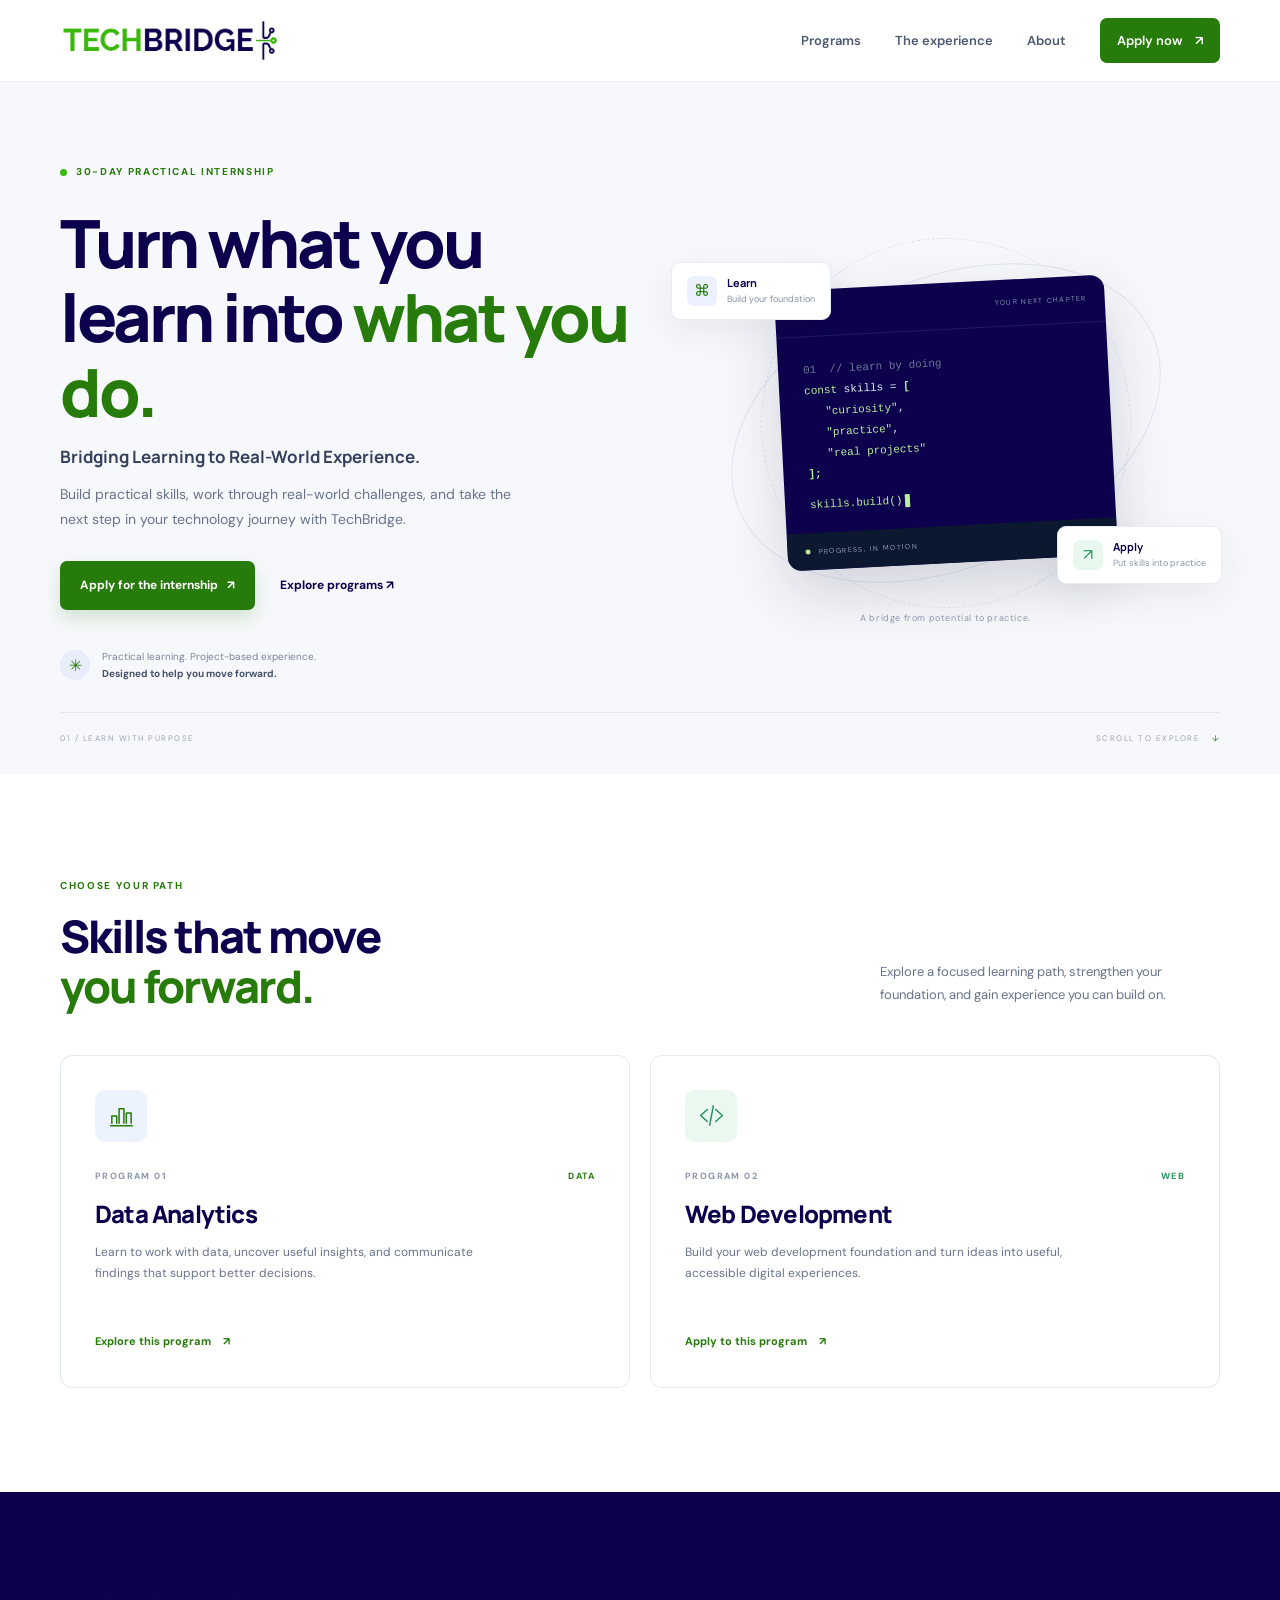
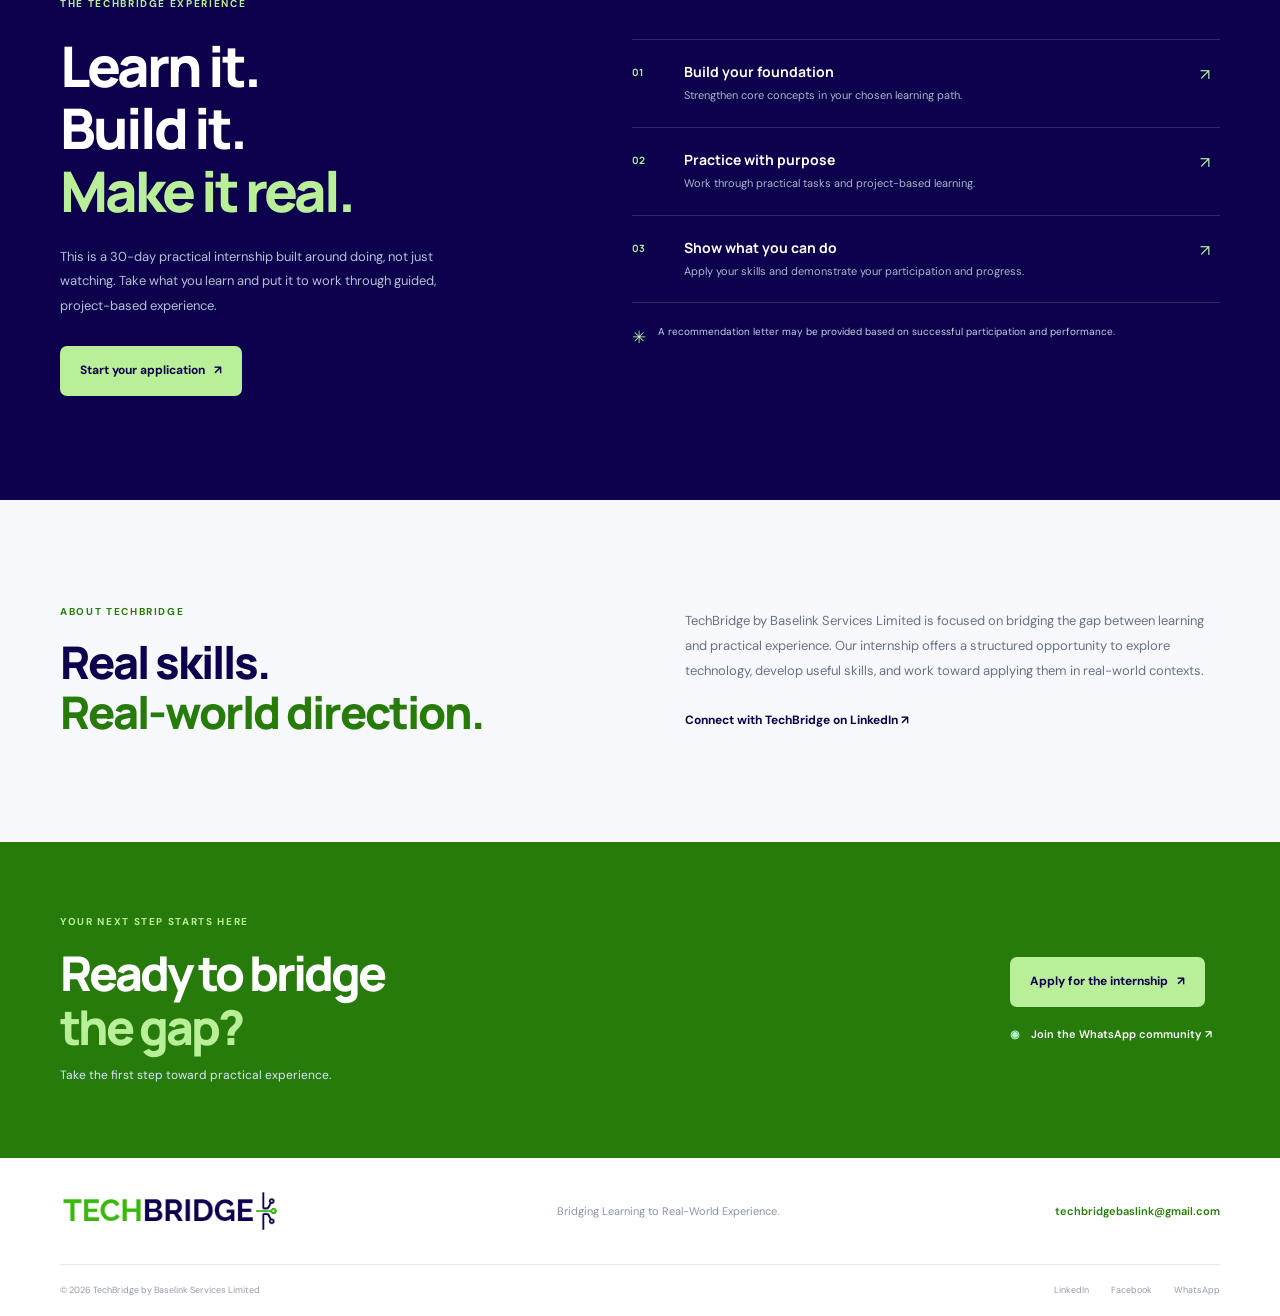
==== commit e27ab4a9: "Build dedicated TechBridge Programs experience" ====
--- a/index.html
+++ b/index.html
@@ -19,7 +19,7 @@
         <img class="brand-logo" src="assets/techbridge-logo.png" width="554" height="107" alt="" decoding="async" loading="eager" fetchpriority="high">
       </a>
       <nav class="main-nav" aria-label="Main navigation">
-        <a href="#programs">Programs</a><a href="#experience">The experience</a><a href="#about">About</a>
+        <a href="programs.html">Programs</a><a href="#experience">The experience</a><a href="#about">About</a>
         <a class="nav-cta" href="https://forms.gle/8EbdSy5ttGfLZfjv5" target="_blank" rel="noopener">Apply now <span aria-hidden="true">↗</span></a>
       </nav>
       <button class="menu-toggle" aria-label="Toggle navigation" aria-expanded="false"><span></span><span></span></button>
@@ -36,7 +36,7 @@
           <p class="hero-description">Build practical skills, work through real-world challenges, and take the next step in your technology journey with TechBridge.</p>
           <div class="hero-actions">
             <a class="button button-primary" href="https://forms.gle/8EbdSy5ttGfLZfjv5" target="_blank" rel="noopener">Apply for the internship <span aria-hidden="true">↗</span></a>
-            <a class="text-link" href="#programs">Explore programs <span aria-hidden="true">↓</span></a>
+            <a class="text-link" href="programs.html">Explore programs <span aria-hidden="true">↗</span></a>
           </div>
           <div class="hero-note"><span class="note-icon">✳</span><span>Practical learning. Project-based experience.<br><strong>Designed to help you move forward.</strong></span></div>
         </div>
@@ -67,14 +67,14 @@
             <div class="program-meta">PROGRAM 01 <span>DATA</span></div>
             <h3>Data Analytics</h3>
             <p>Learn to work with data, uncover useful insights, and communicate findings that support better decisions.</p>
-            <a href="https://forms.gle/8EbdSy5ttGfLZfjv5" target="_blank" rel="noopener" class="card-link">Apply to this program <span aria-hidden="true">↗</span></a>
+            <a href="programs.html#data-analytics" class="card-link">Explore this program <span aria-hidden="true">↗</span></a>
           </article>
           <article class="program-card development">
             <div class="program-icon" aria-hidden="true"><svg viewBox="0 0 48 48"><path d="m17 14-11 10 11 10M31 14l11 10-11 10M27 8l-6 32" /></svg></div>
             <div class="program-meta">PROGRAM 02 <span>WEB</span></div>
             <h3>Web Development</h3>
             <p>Build your web development foundation and turn ideas into useful, accessible digital experiences.</p>
-            <a href="https://forms.gle/8EbdSy5ttGfLZfjv5" target="_blank" rel="noopener" class="card-link">Apply to this program <span aria-hidden="true">↗</span></a>
+            <a href="programs.html#web-development" class="card-link">Apply to this program <span aria-hidden="true">↗</span></a>
           </article>
         </div>
       </div>
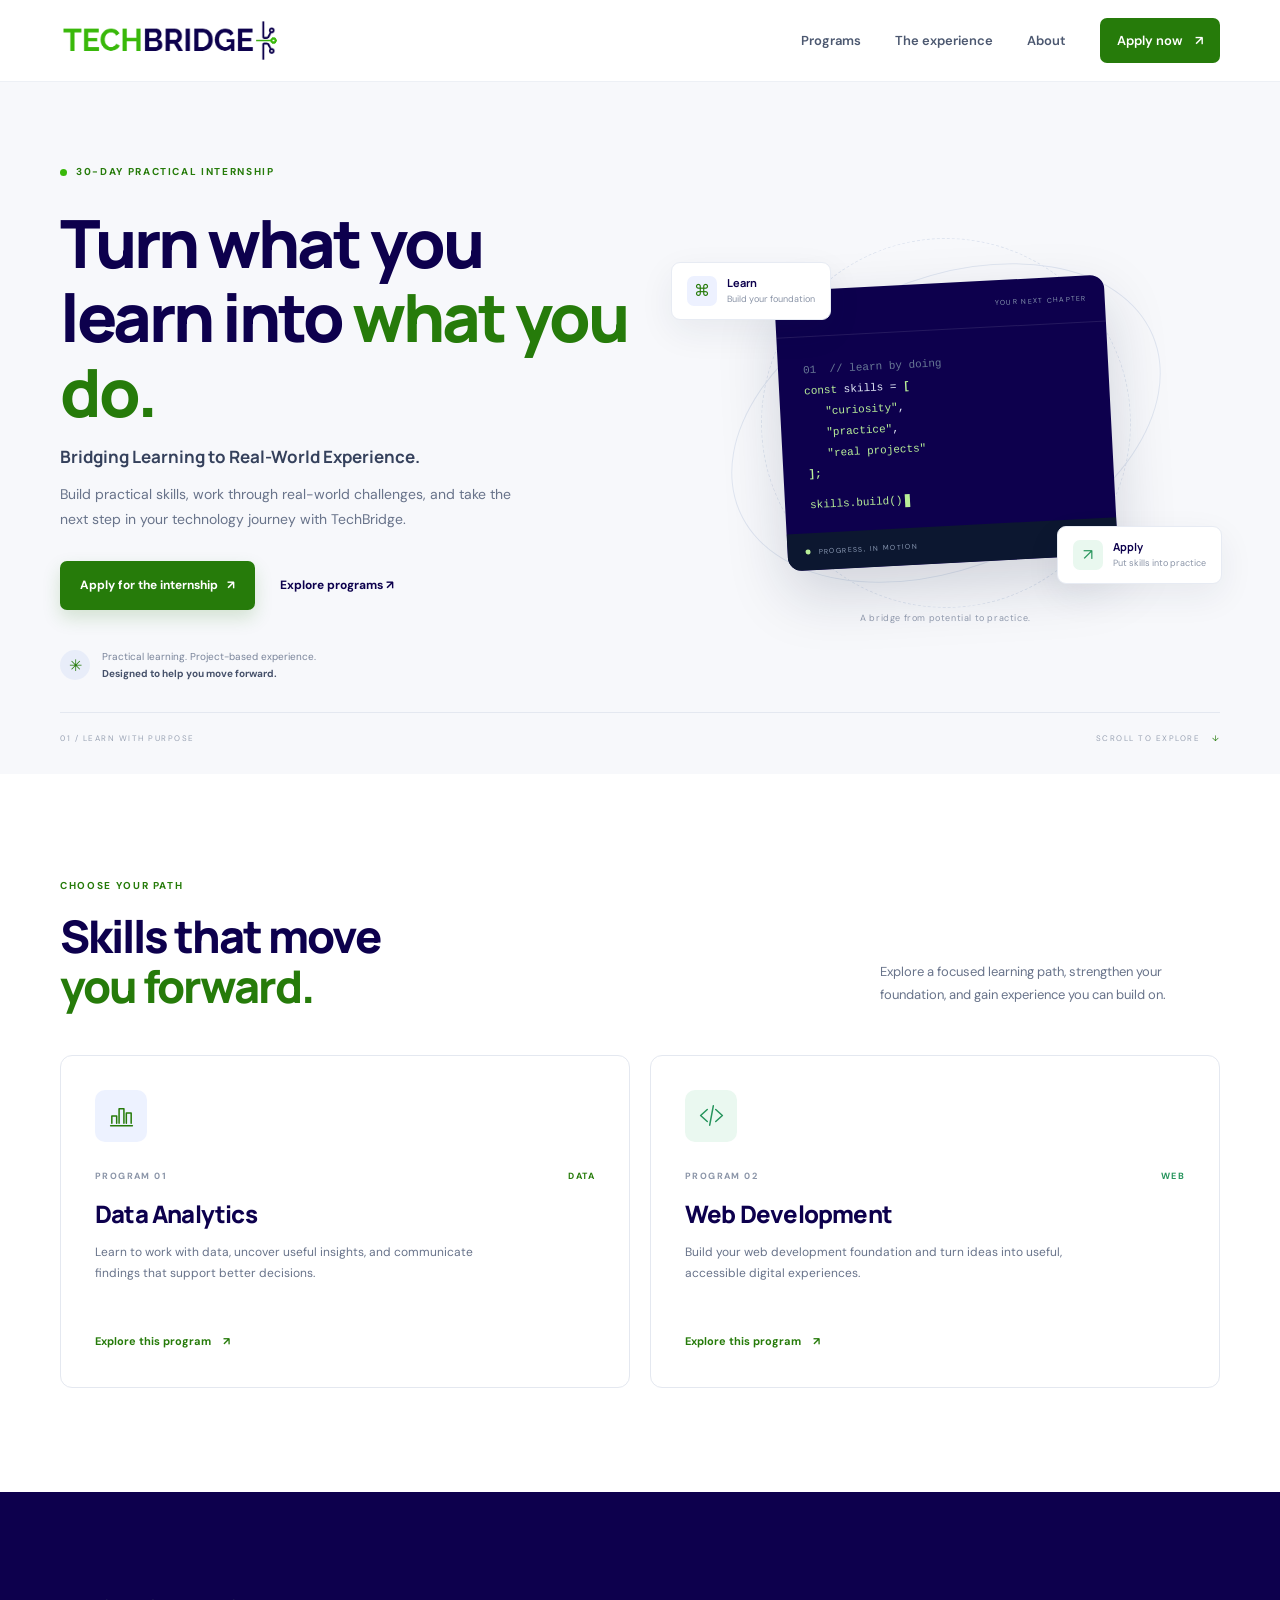
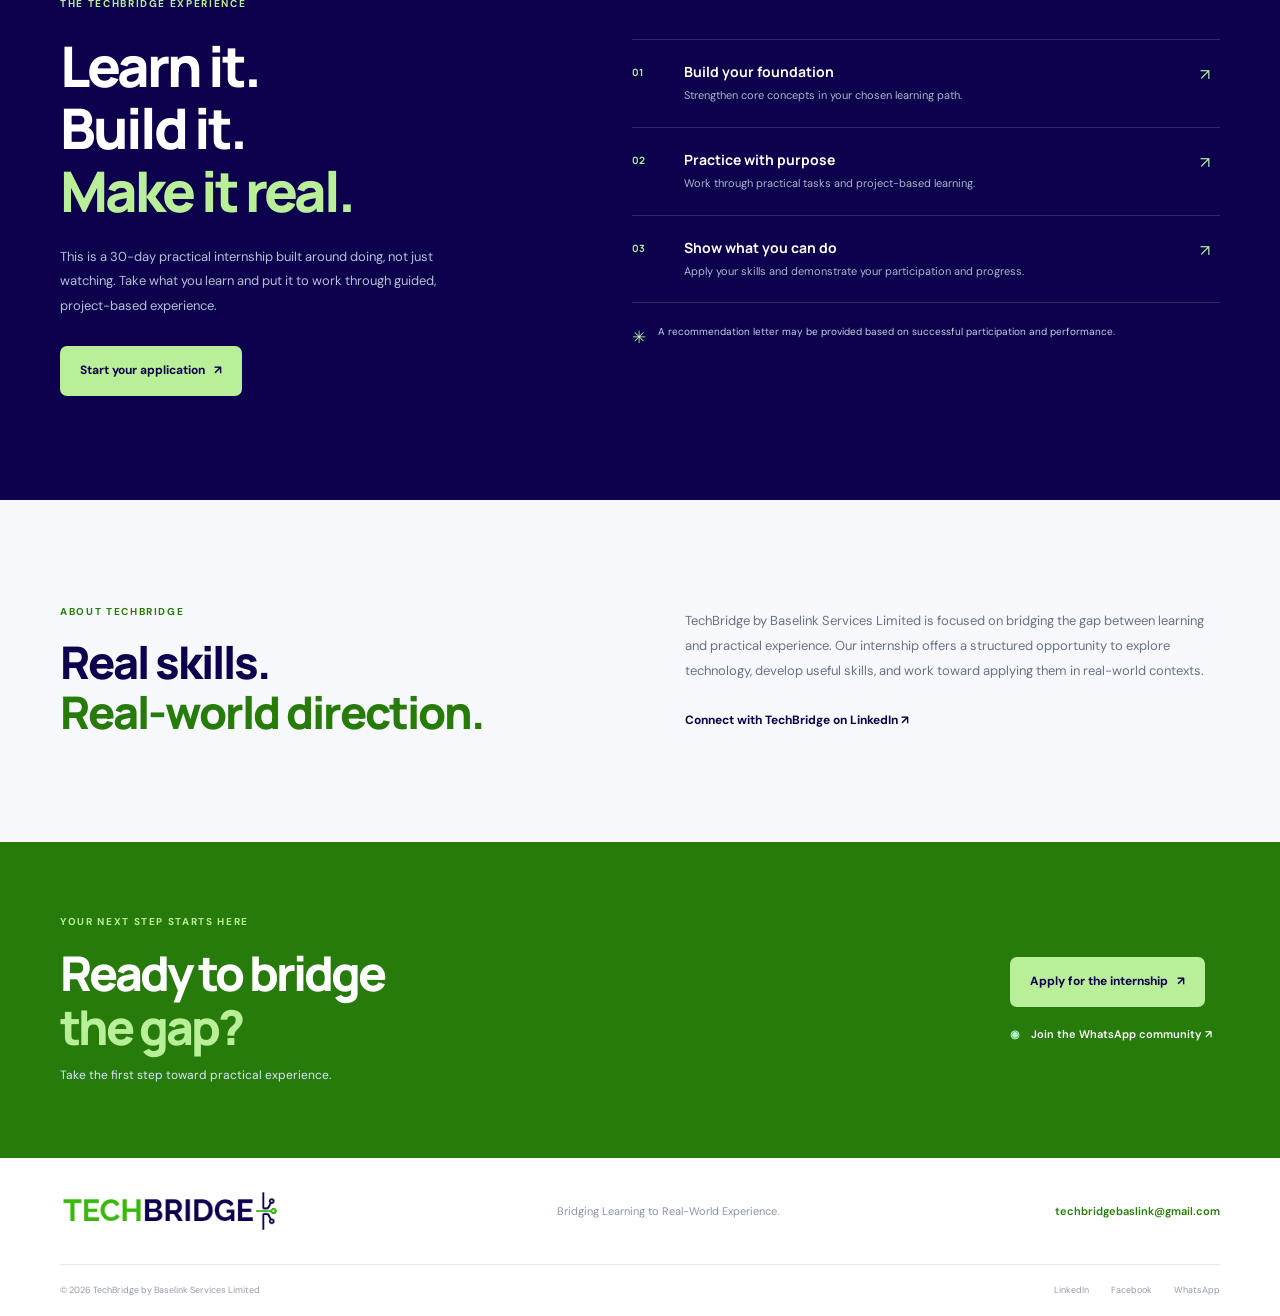
==== commit c812a17c: "Polish homepage links and Task 2 developer note" ====
--- a/index.html
+++ b/index.html
@@ -74,7 +74,7 @@
             <div class="program-meta">PROGRAM 02 <span>WEB</span></div>
             <h3>Web Development</h3>
             <p>Build your web development foundation and turn ideas into useful, accessible digital experiences.</p>
-            <a href="programs.html#web-development" class="card-link">Apply to this program <span aria-hidden="true">↗</span></a>
+            <a href="programs.html#web-development" class="card-link">Explore this program <span aria-hidden="true">↗</span></a>
           </article>
         </div>
       </div>
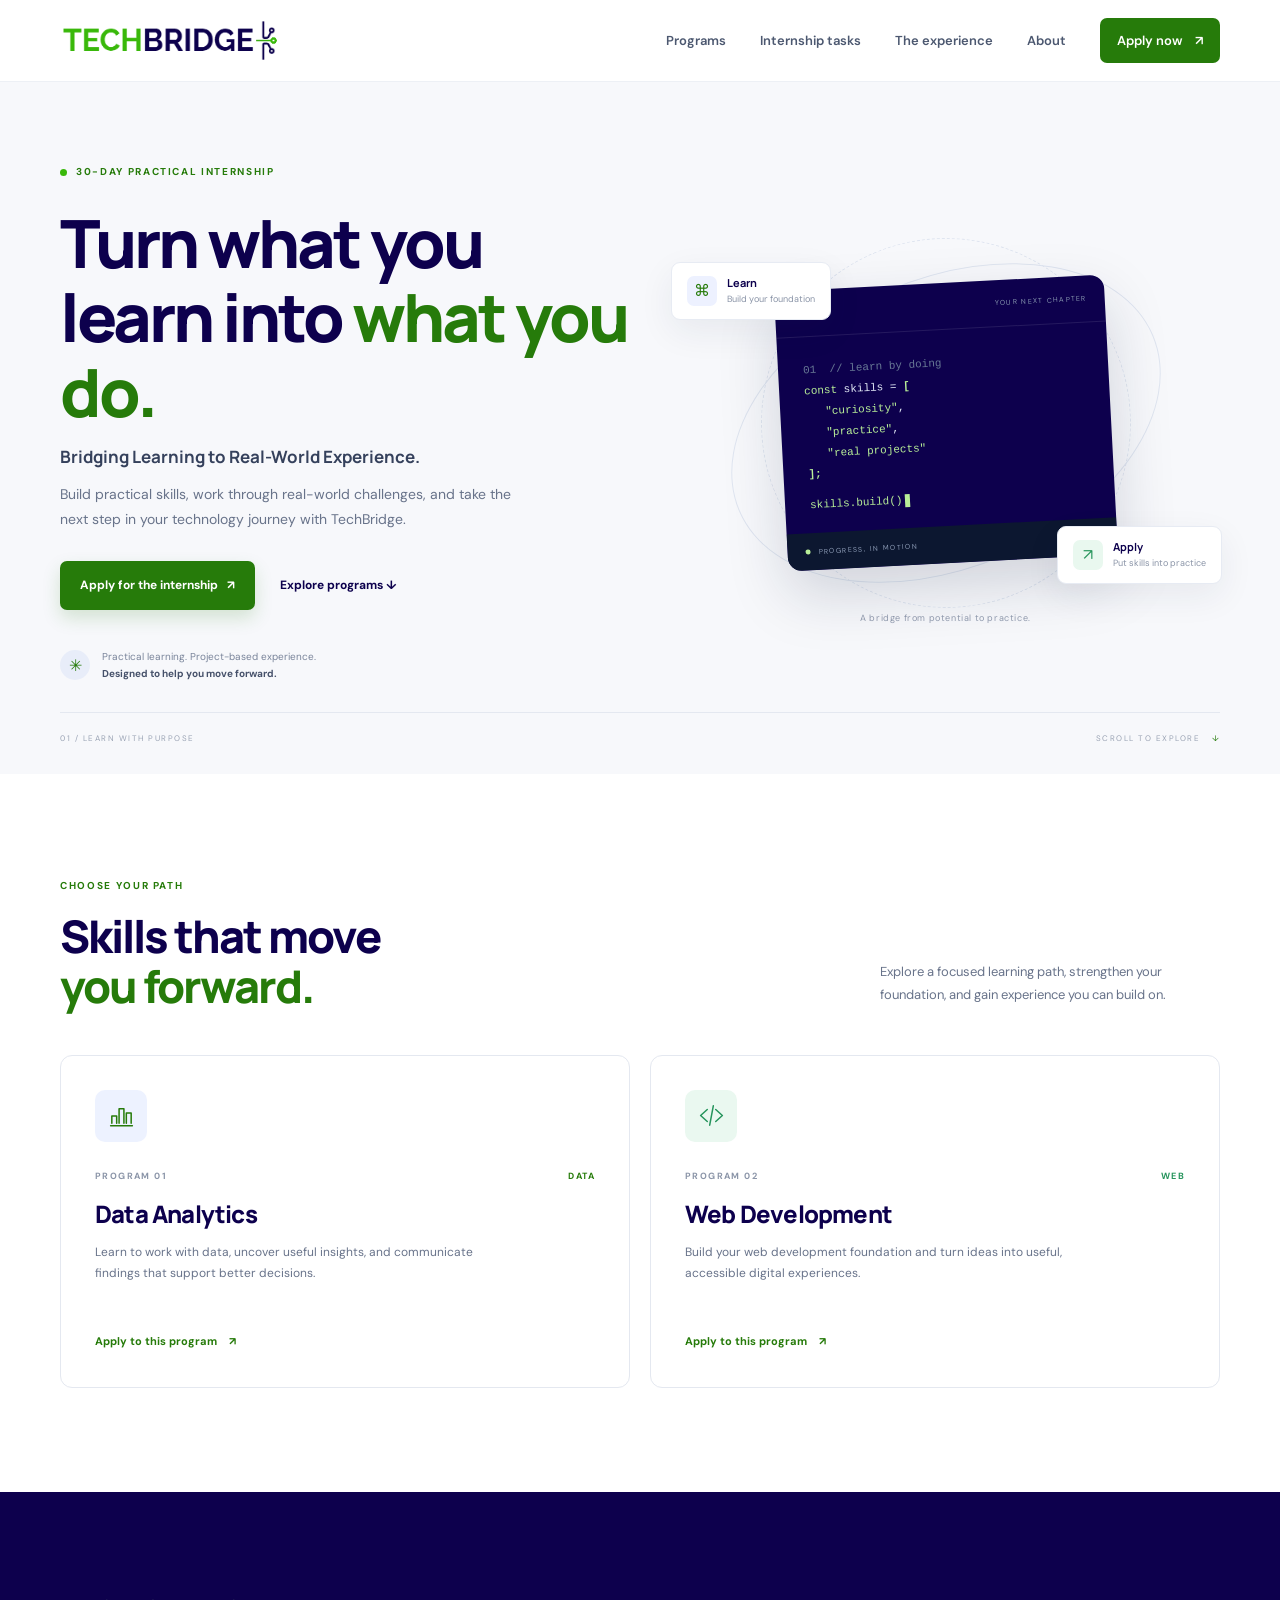
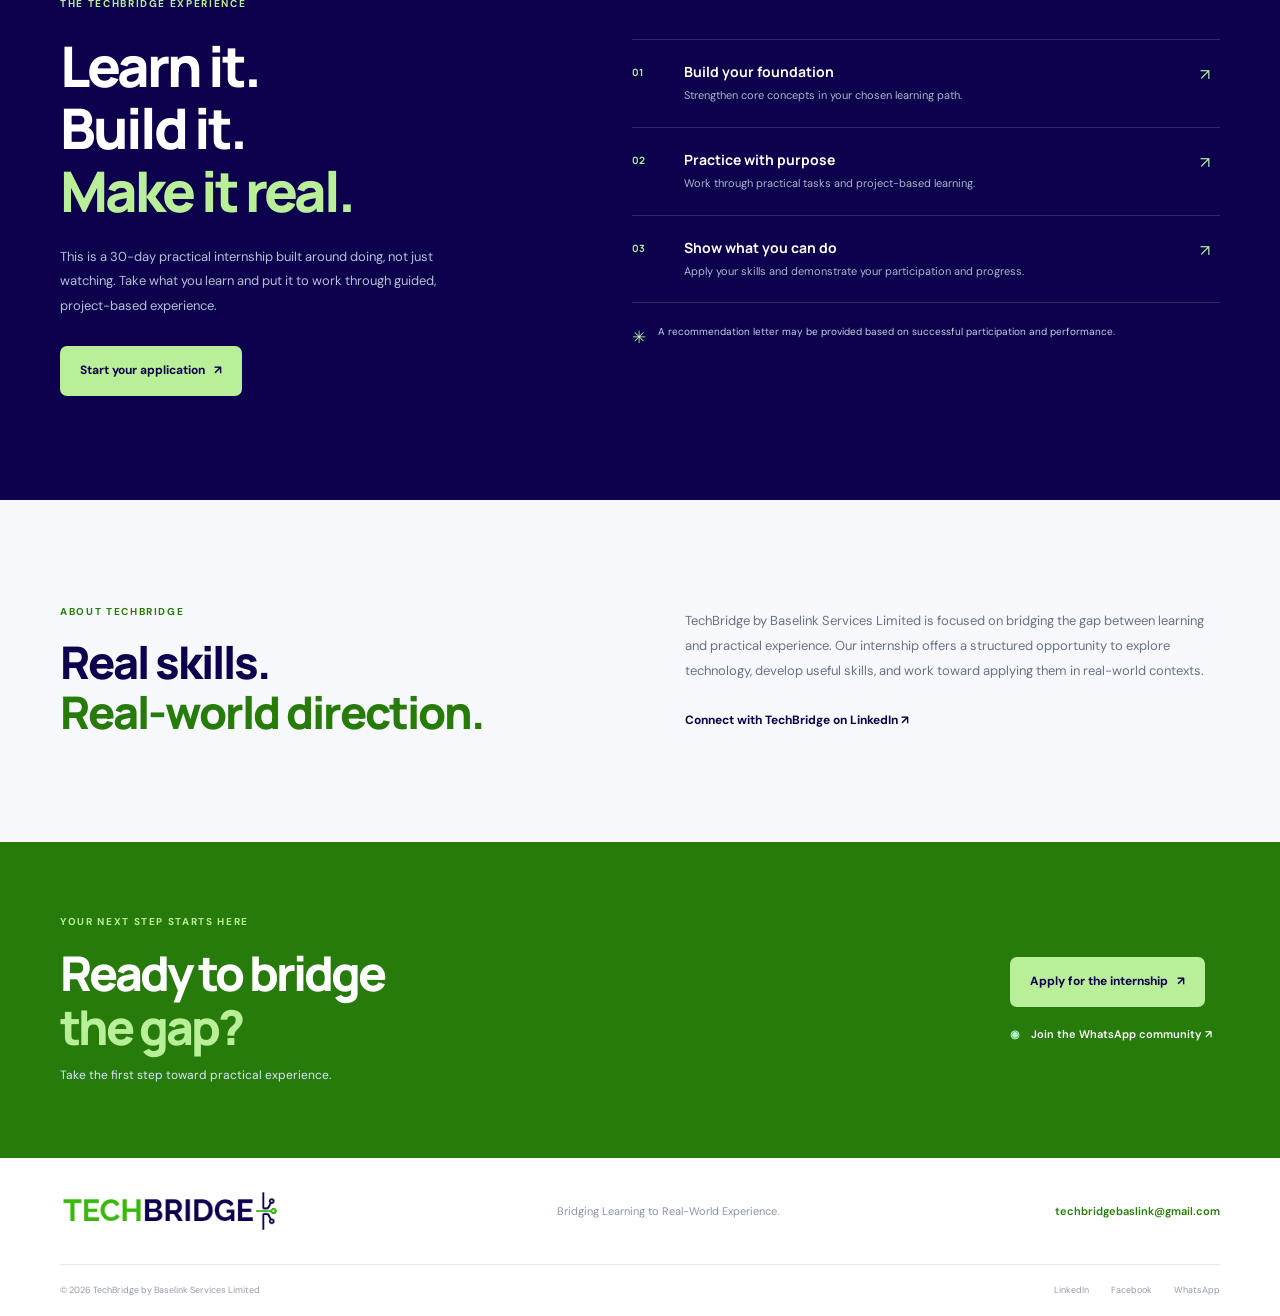
==== commit ad7b2017: "Connect homepage navigation to internship tasks" ====
--- a/index.html
+++ b/index.html
@@ -19,7 +19,7 @@
         <img class="brand-logo" src="assets/techbridge-logo.png" width="554" height="107" alt="" decoding="async" loading="eager" fetchpriority="high">
       </a>
       <nav class="main-nav" aria-label="Main navigation">
-        <a href="programs.html">Programs</a><a href="#experience">The experience</a><a href="#about">About</a>
+        <a href="#programs">Programs</a><a href="tasks.html">Internship tasks</a><a href="#experience">The experience</a><a href="#about">About</a>
         <a class="nav-cta" href="https://forms.gle/8EbdSy5ttGfLZfjv5" target="_blank" rel="noopener">Apply now <span aria-hidden="true">↗</span></a>
       </nav>
       <button class="menu-toggle" aria-label="Toggle navigation" aria-expanded="false"><span></span><span></span></button>
@@ -36,7 +36,7 @@
           <p class="hero-description">Build practical skills, work through real-world challenges, and take the next step in your technology journey with TechBridge.</p>
           <div class="hero-actions">
             <a class="button button-primary" href="https://forms.gle/8EbdSy5ttGfLZfjv5" target="_blank" rel="noopener">Apply for the internship <span aria-hidden="true">↗</span></a>
-            <a class="text-link" href="programs.html">Explore programs <span aria-hidden="true">↗</span></a>
+            <a class="text-link" href="#programs">Explore programs <span aria-hidden="true">↓</span></a>
           </div>
           <div class="hero-note"><span class="note-icon">✳</span><span>Practical learning. Project-based experience.<br><strong>Designed to help you move forward.</strong></span></div>
         </div>
@@ -67,14 +67,14 @@
             <div class="program-meta">PROGRAM 01 <span>DATA</span></div>
             <h3>Data Analytics</h3>
             <p>Learn to work with data, uncover useful insights, and communicate findings that support better decisions.</p>
-            <a href="programs.html#data-analytics" class="card-link">Explore this program <span aria-hidden="true">↗</span></a>
+            <a href="https://forms.gle/8EbdSy5ttGfLZfjv5" target="_blank" rel="noopener" class="card-link">Apply to this program <span aria-hidden="true">↗</span></a>
           </article>
           <article class="program-card development">
             <div class="program-icon" aria-hidden="true"><svg viewBox="0 0 48 48"><path d="m17 14-11 10 11 10M31 14l11 10-11 10M27 8l-6 32" /></svg></div>
             <div class="program-meta">PROGRAM 02 <span>WEB</span></div>
             <h3>Web Development</h3>
             <p>Build your web development foundation and turn ideas into useful, accessible digital experiences.</p>
-            <a href="programs.html#web-development" class="card-link">Explore this program <span aria-hidden="true">↗</span></a>
+            <a href="https://forms.gle/8EbdSy5ttGfLZfjv5" target="_blank" rel="noopener" class="card-link">Apply to this program <span aria-hidden="true">↗</span></a>
           </article>
         </div>
       </div>
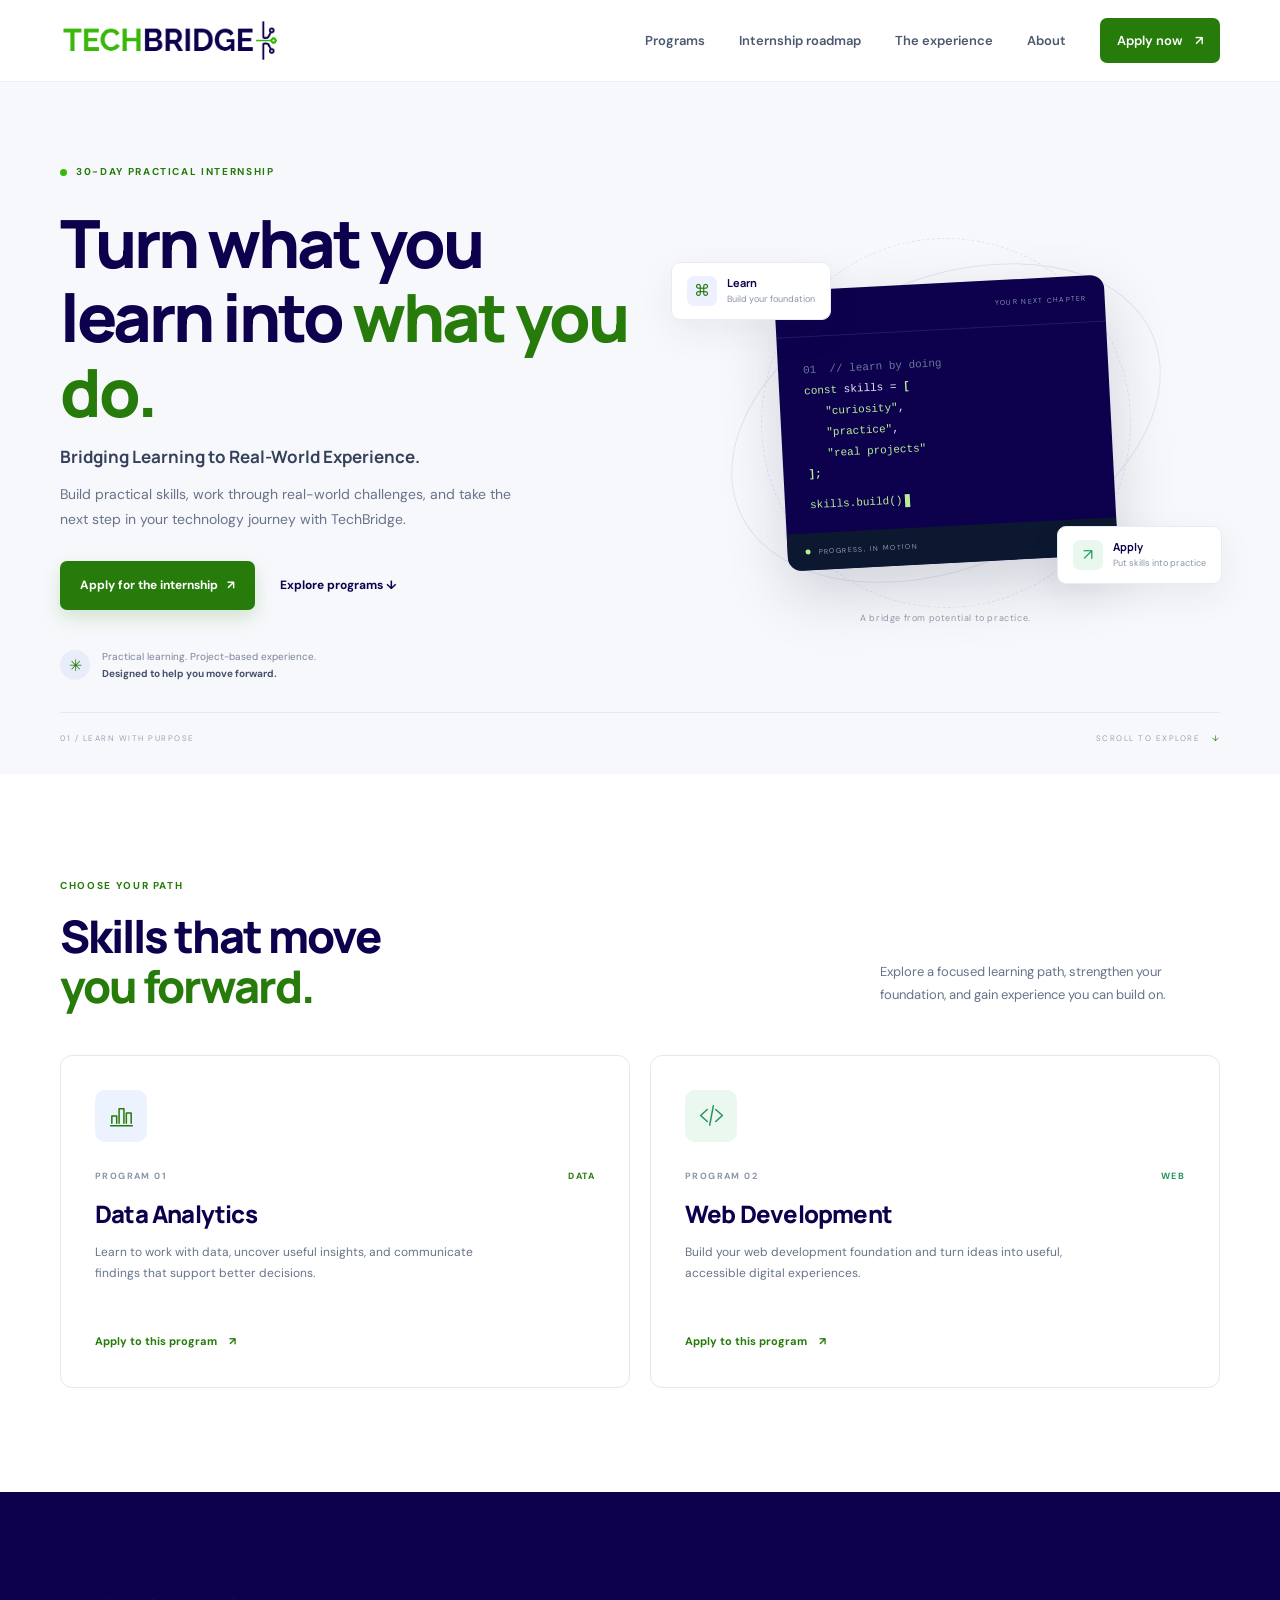
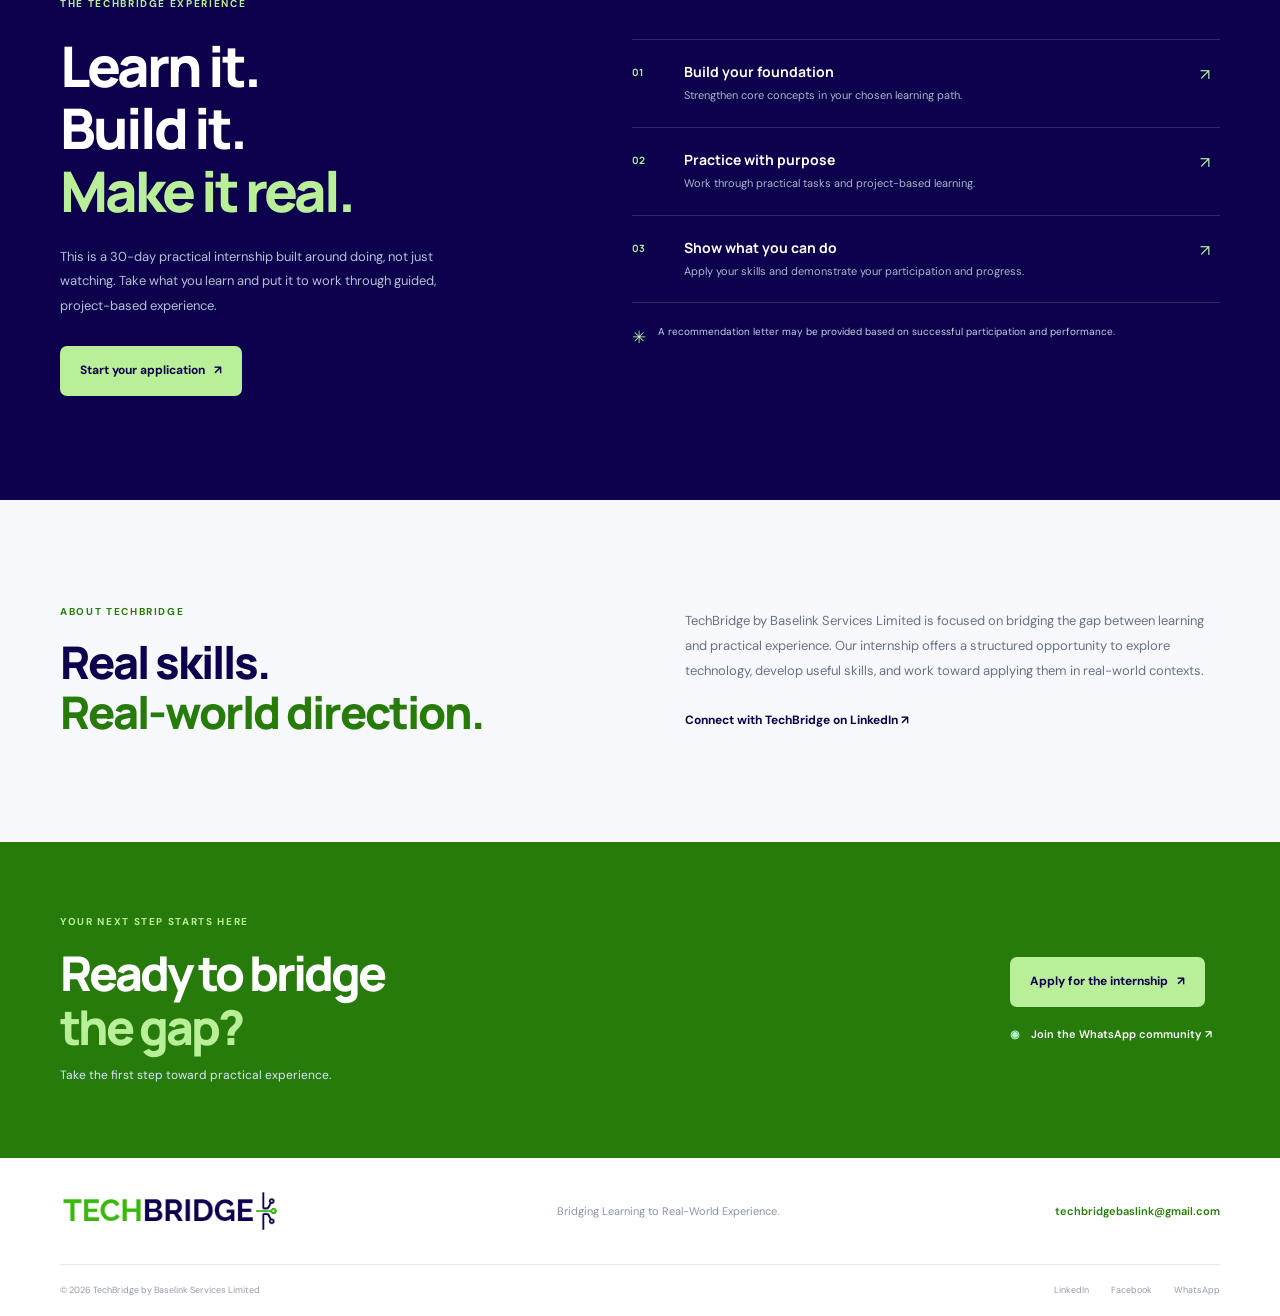
==== commit 3318aeef: "Update navigation label for internship roadmap" ====
--- a/index.html
+++ b/index.html
@@ -19,7 +19,7 @@
         <img class="brand-logo" src="assets/techbridge-logo.png" width="554" height="107" alt="" decoding="async" loading="eager" fetchpriority="high">
       </a>
       <nav class="main-nav" aria-label="Main navigation">
-        <a href="#programs">Programs</a><a href="tasks.html">Internship tasks</a><a href="#experience">The experience</a><a href="#about">About</a>
+        <a href="#programs">Programs</a><a href="tasks.html">Internship roadmap</a><a href="#experience">The experience</a><a href="#about">About</a>
         <a class="nav-cta" href="https://forms.gle/8EbdSy5ttGfLZfjv5" target="_blank" rel="noopener">Apply now <span aria-hidden="true">↗</span></a>
       </nav>
       <button class="menu-toggle" aria-label="Toggle navigation" aria-expanded="false"><span></span><span></span></button>
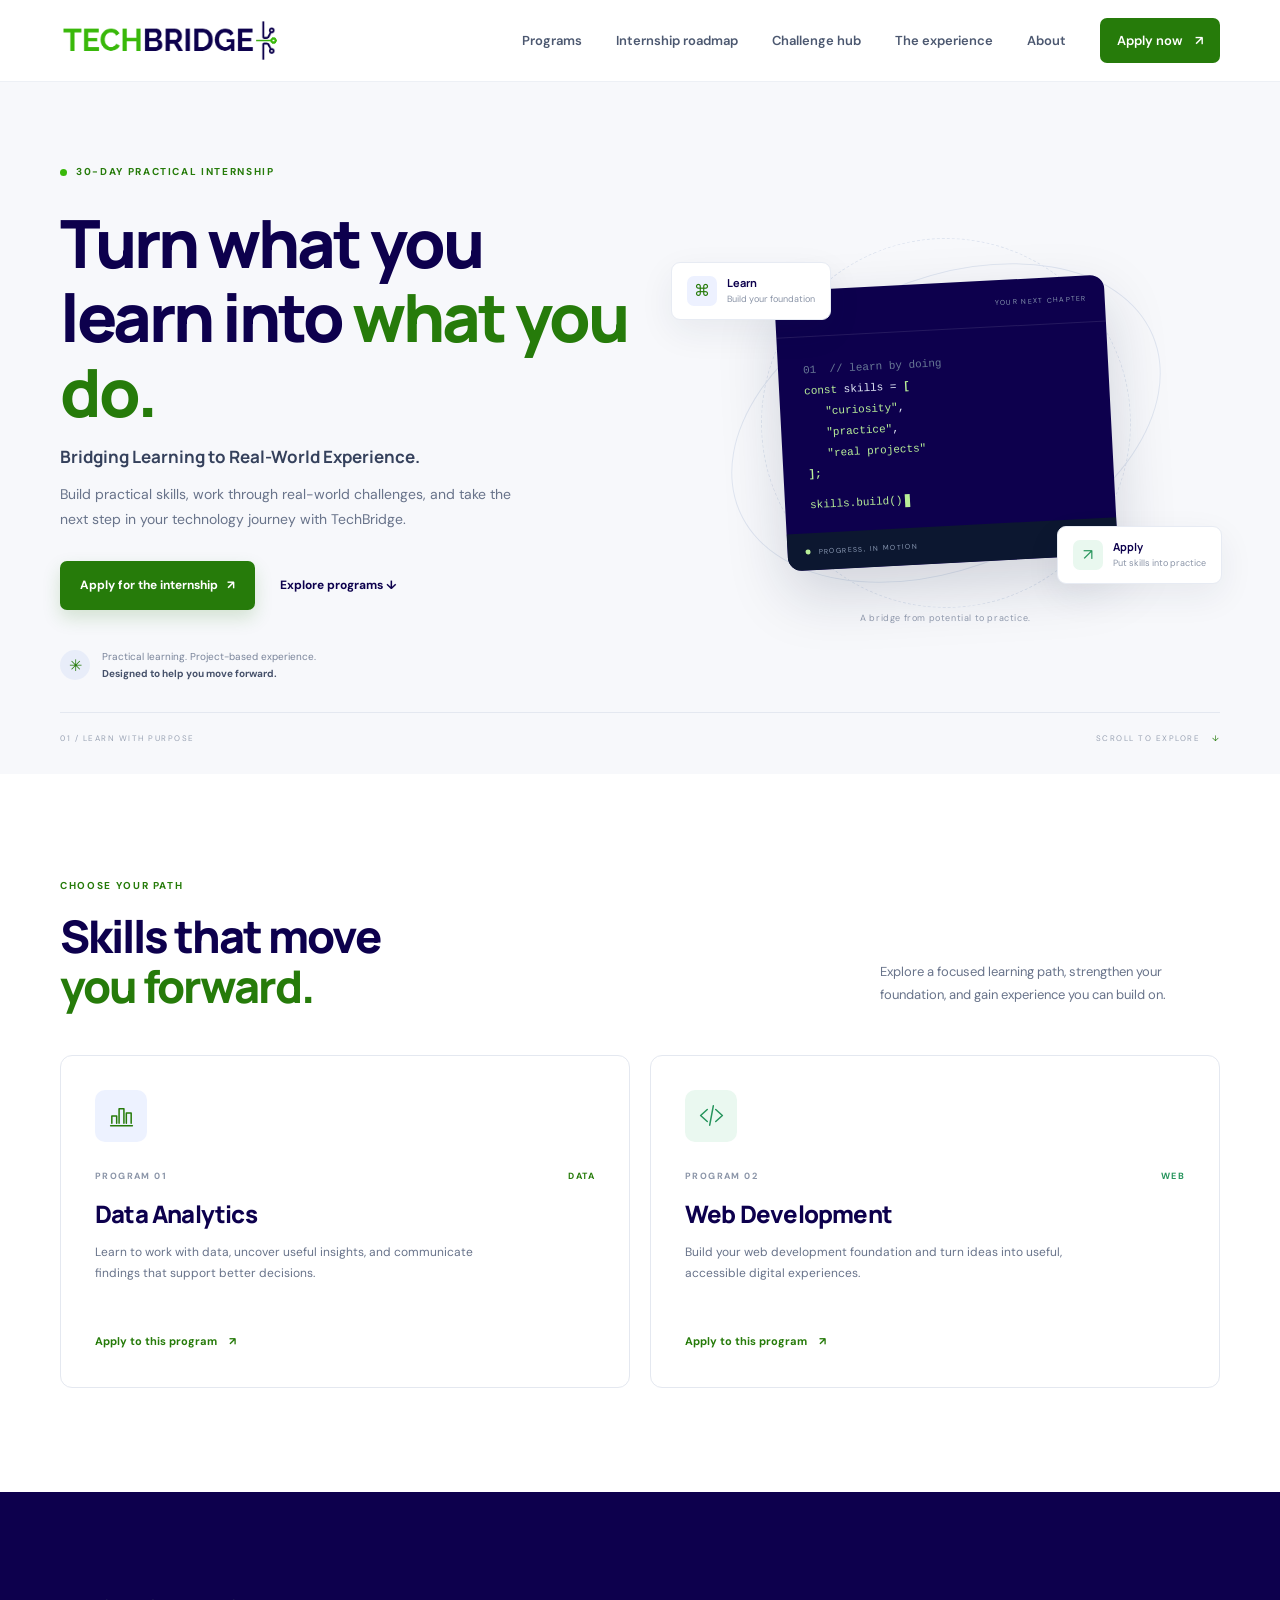
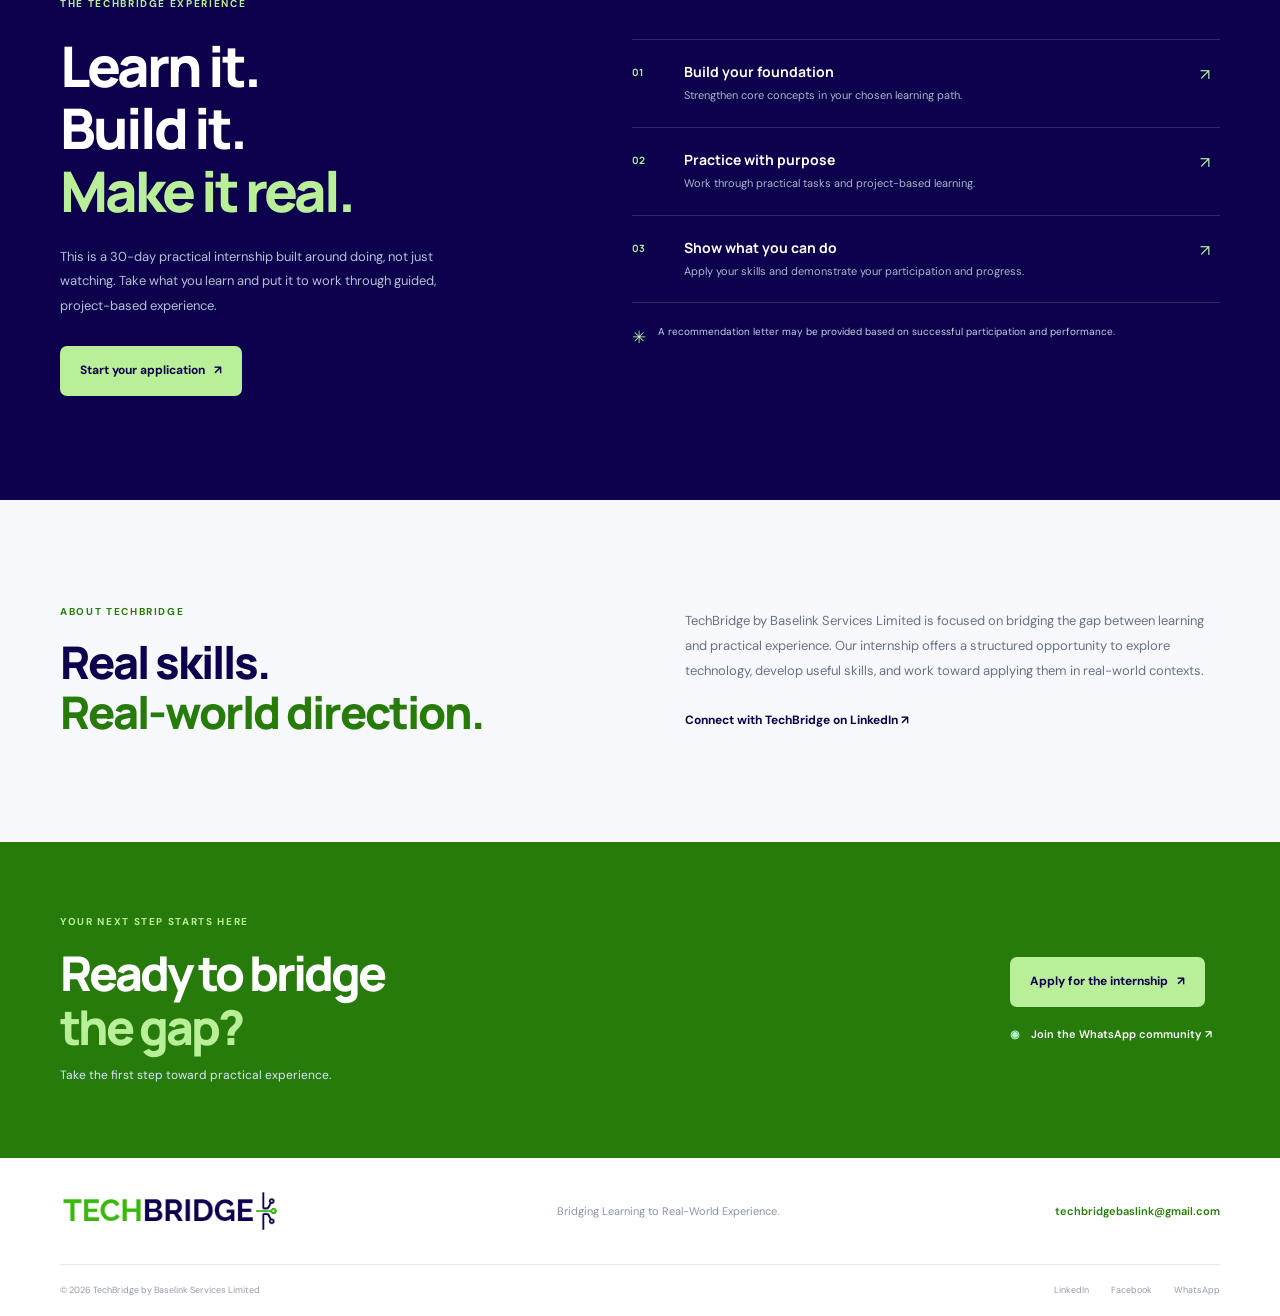
==== commit e32edc88: "Add Challenge Hub to main navigation" ====
--- a/index.html
+++ b/index.html
@@ -19,7 +19,7 @@
         <img class="brand-logo" src="assets/techbridge-logo.png" width="554" height="107" alt="" decoding="async" loading="eager" fetchpriority="high">
       </a>
       <nav class="main-nav" aria-label="Main navigation">
-        <a href="#programs">Programs</a><a href="tasks.html">Internship roadmap</a><a href="#experience">The experience</a><a href="#about">About</a>
+        <a href="#programs">Programs</a><a href="tasks.html">Internship roadmap</a><a href="challenges.html">Challenge hub</a><a href="#experience">The experience</a><a href="#about">About</a>
         <a class="nav-cta" href="https://forms.gle/8EbdSy5ttGfLZfjv5" target="_blank" rel="noopener">Apply now <span aria-hidden="true">↗</span></a>
       </nav>
       <button class="menu-toggle" aria-label="Toggle navigation" aria-expanded="false"><span></span><span></span></button>
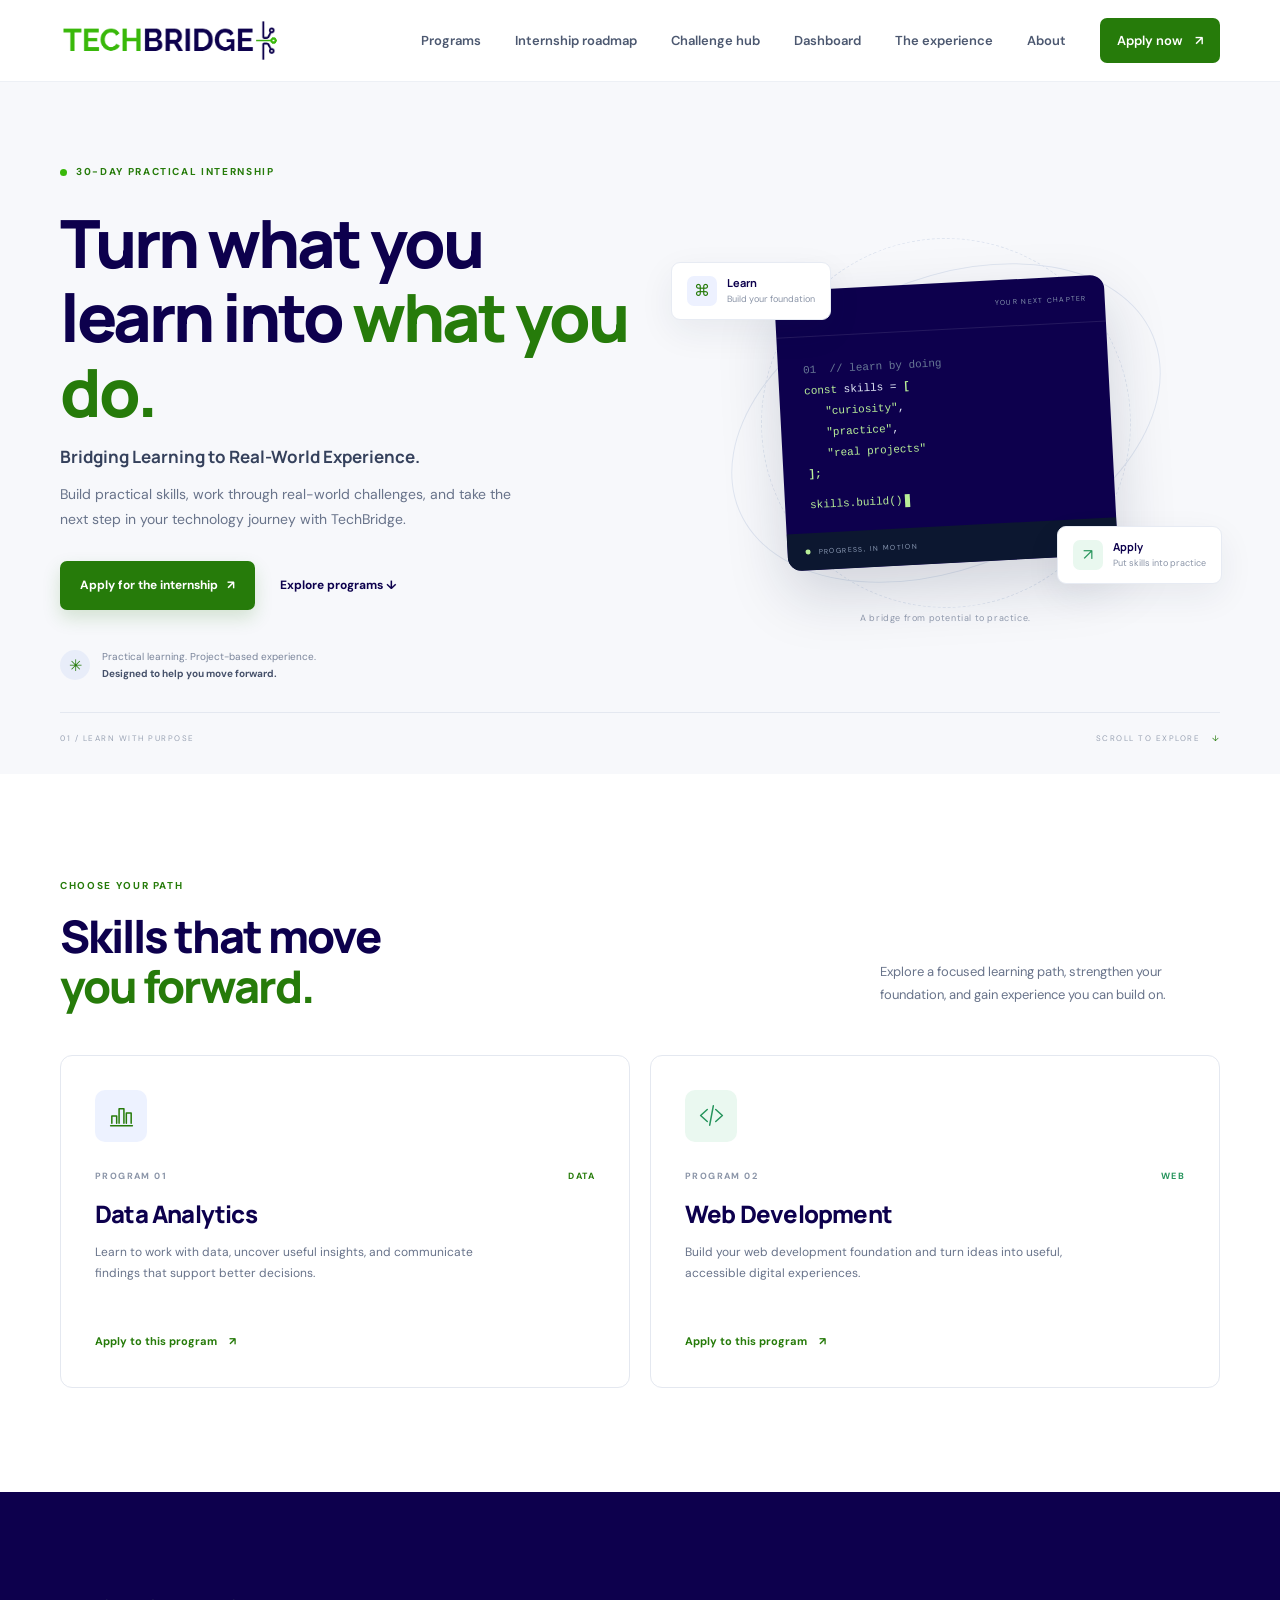
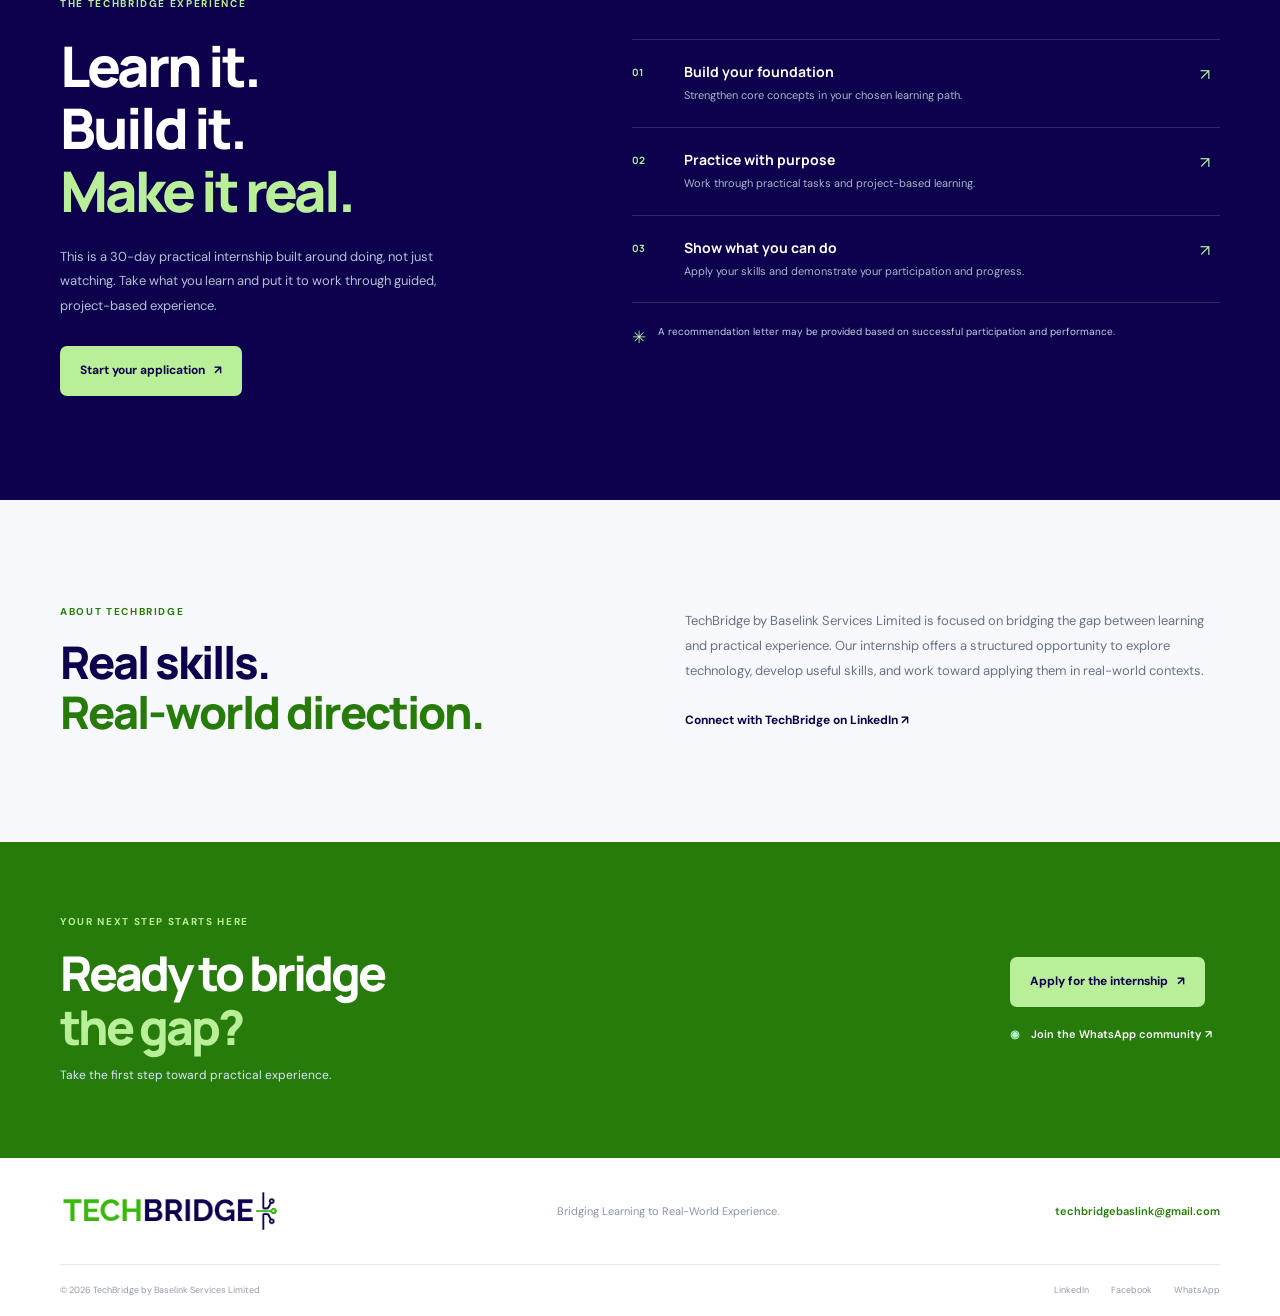
==== commit a863542e: "Connect the intern dashboard across TechBridge pages" ====
--- a/index.html
+++ b/index.html
@@ -19,7 +19,7 @@
         <img class="brand-logo" src="assets/techbridge-logo.png" width="554" height="107" alt="" decoding="async" loading="eager" fetchpriority="high">
       </a>
       <nav class="main-nav" aria-label="Main navigation">
-        <a href="#programs">Programs</a><a href="tasks.html">Internship roadmap</a><a href="challenges.html">Challenge hub</a><a href="#experience">The experience</a><a href="#about">About</a>
+        <a href="#programs">Programs</a><a href="tasks.html">Internship roadmap</a><a href="challenges.html">Challenge hub</a><a href="dashboard.html">Dashboard</a><a href="#experience">The experience</a><a href="#about">About</a>
         <a class="nav-cta" href="https://forms.gle/8EbdSy5ttGfLZfjv5" target="_blank" rel="noopener">Apply now <span aria-hidden="true">↗</span></a>
       </nav>
       <button class="menu-toggle" aria-label="Toggle navigation" aria-expanded="false"><span></span><span></span></button>
